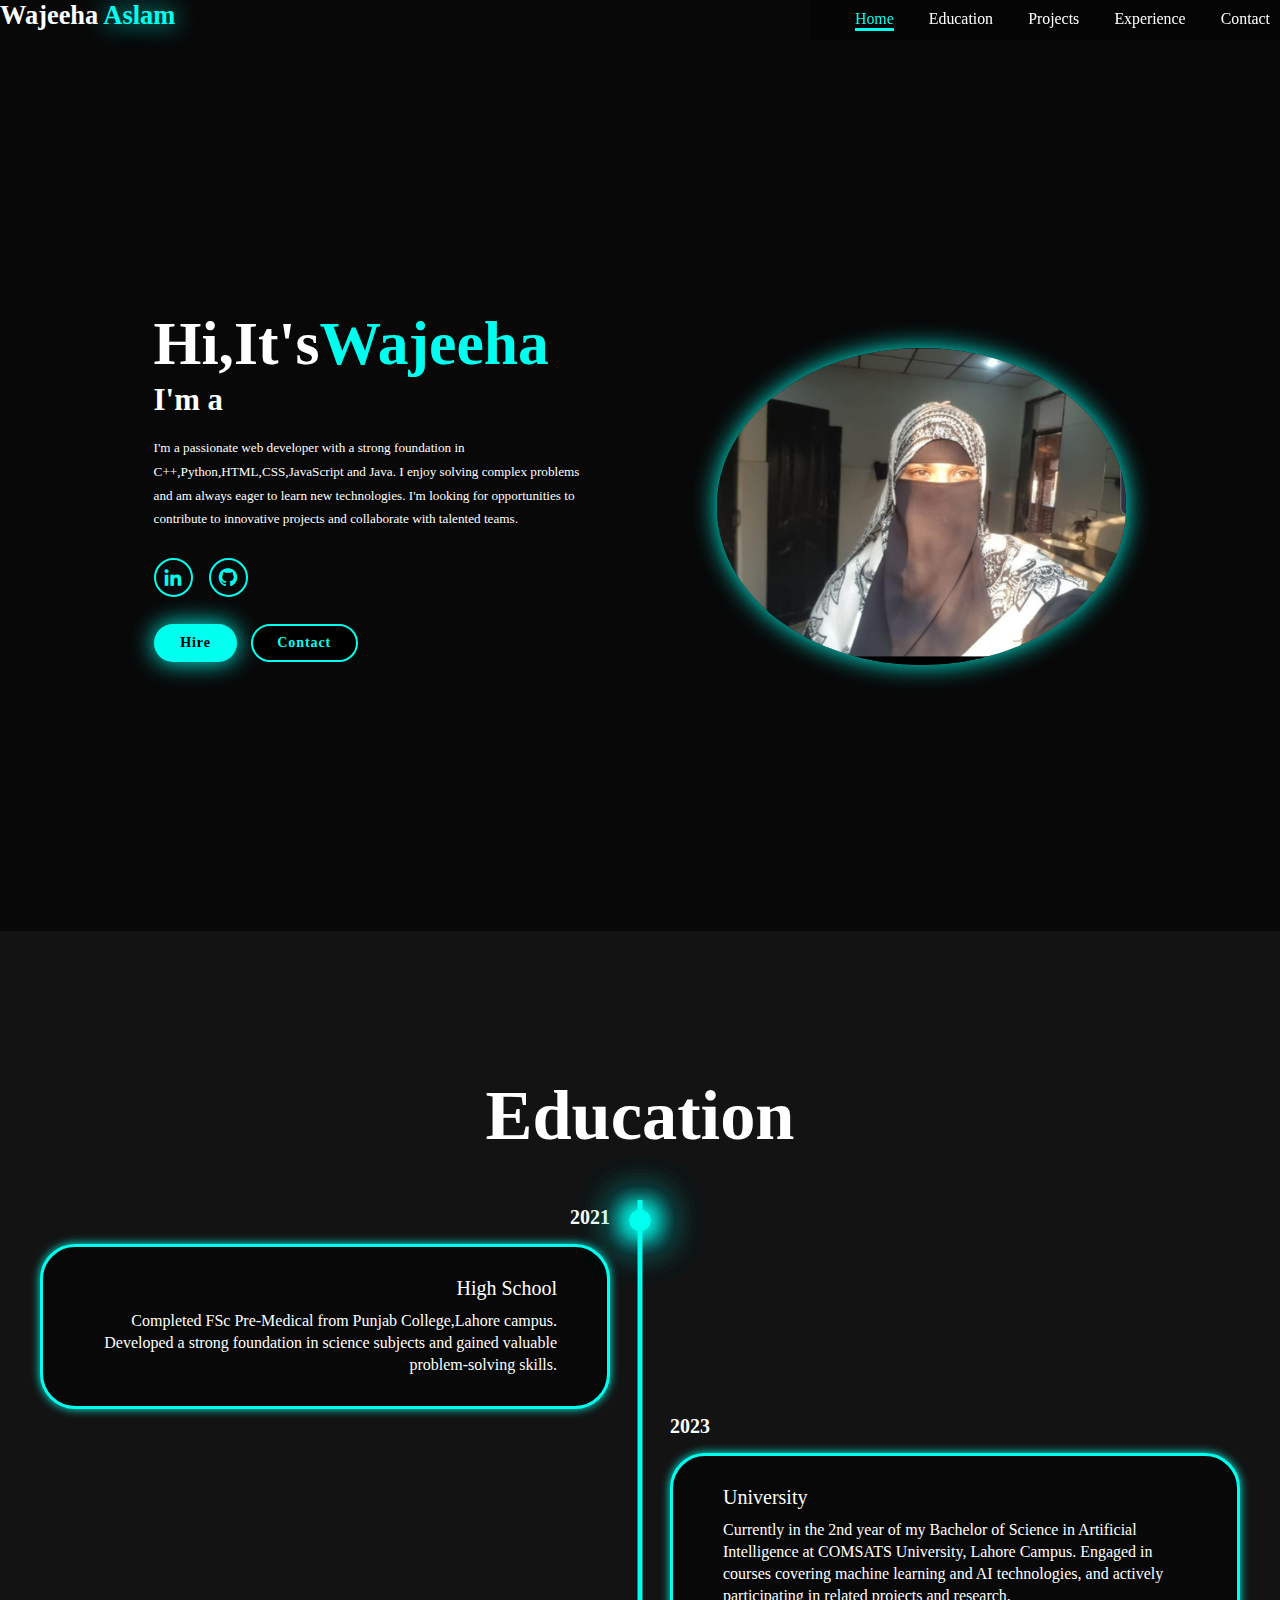
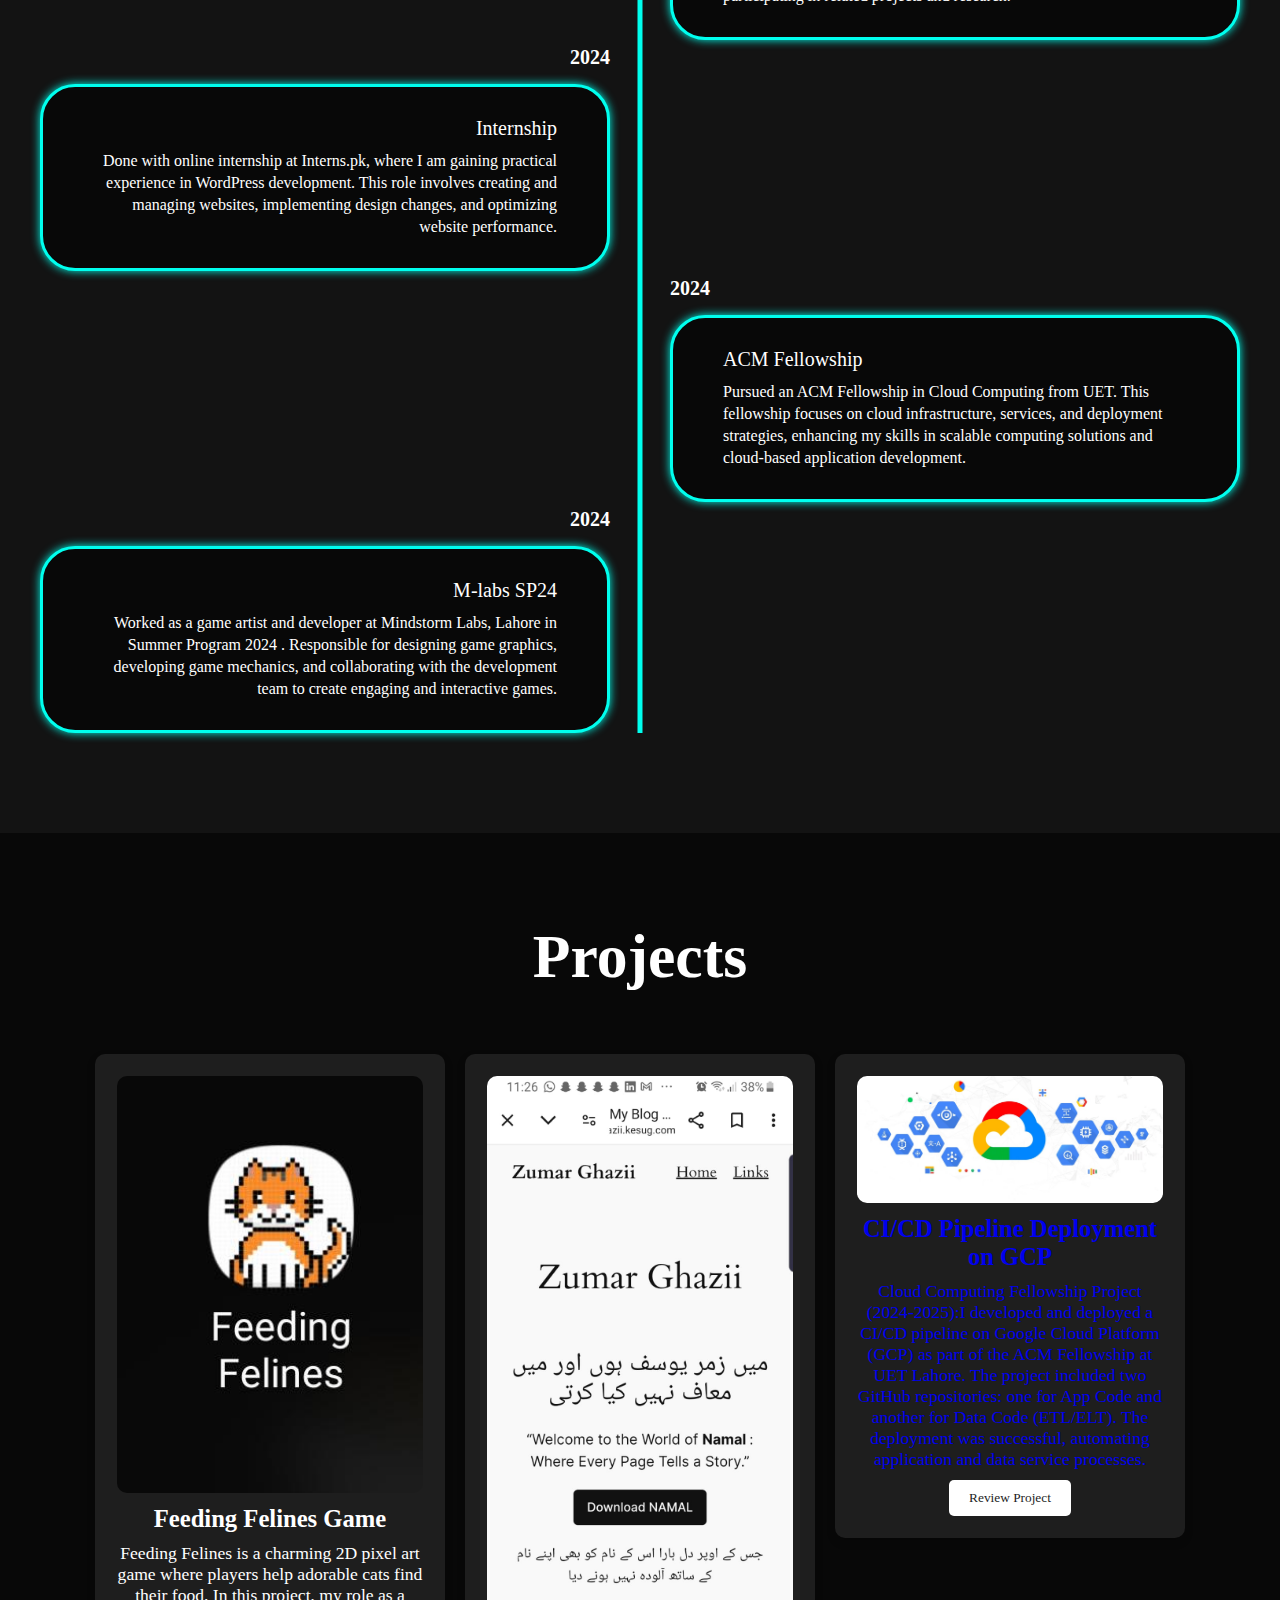
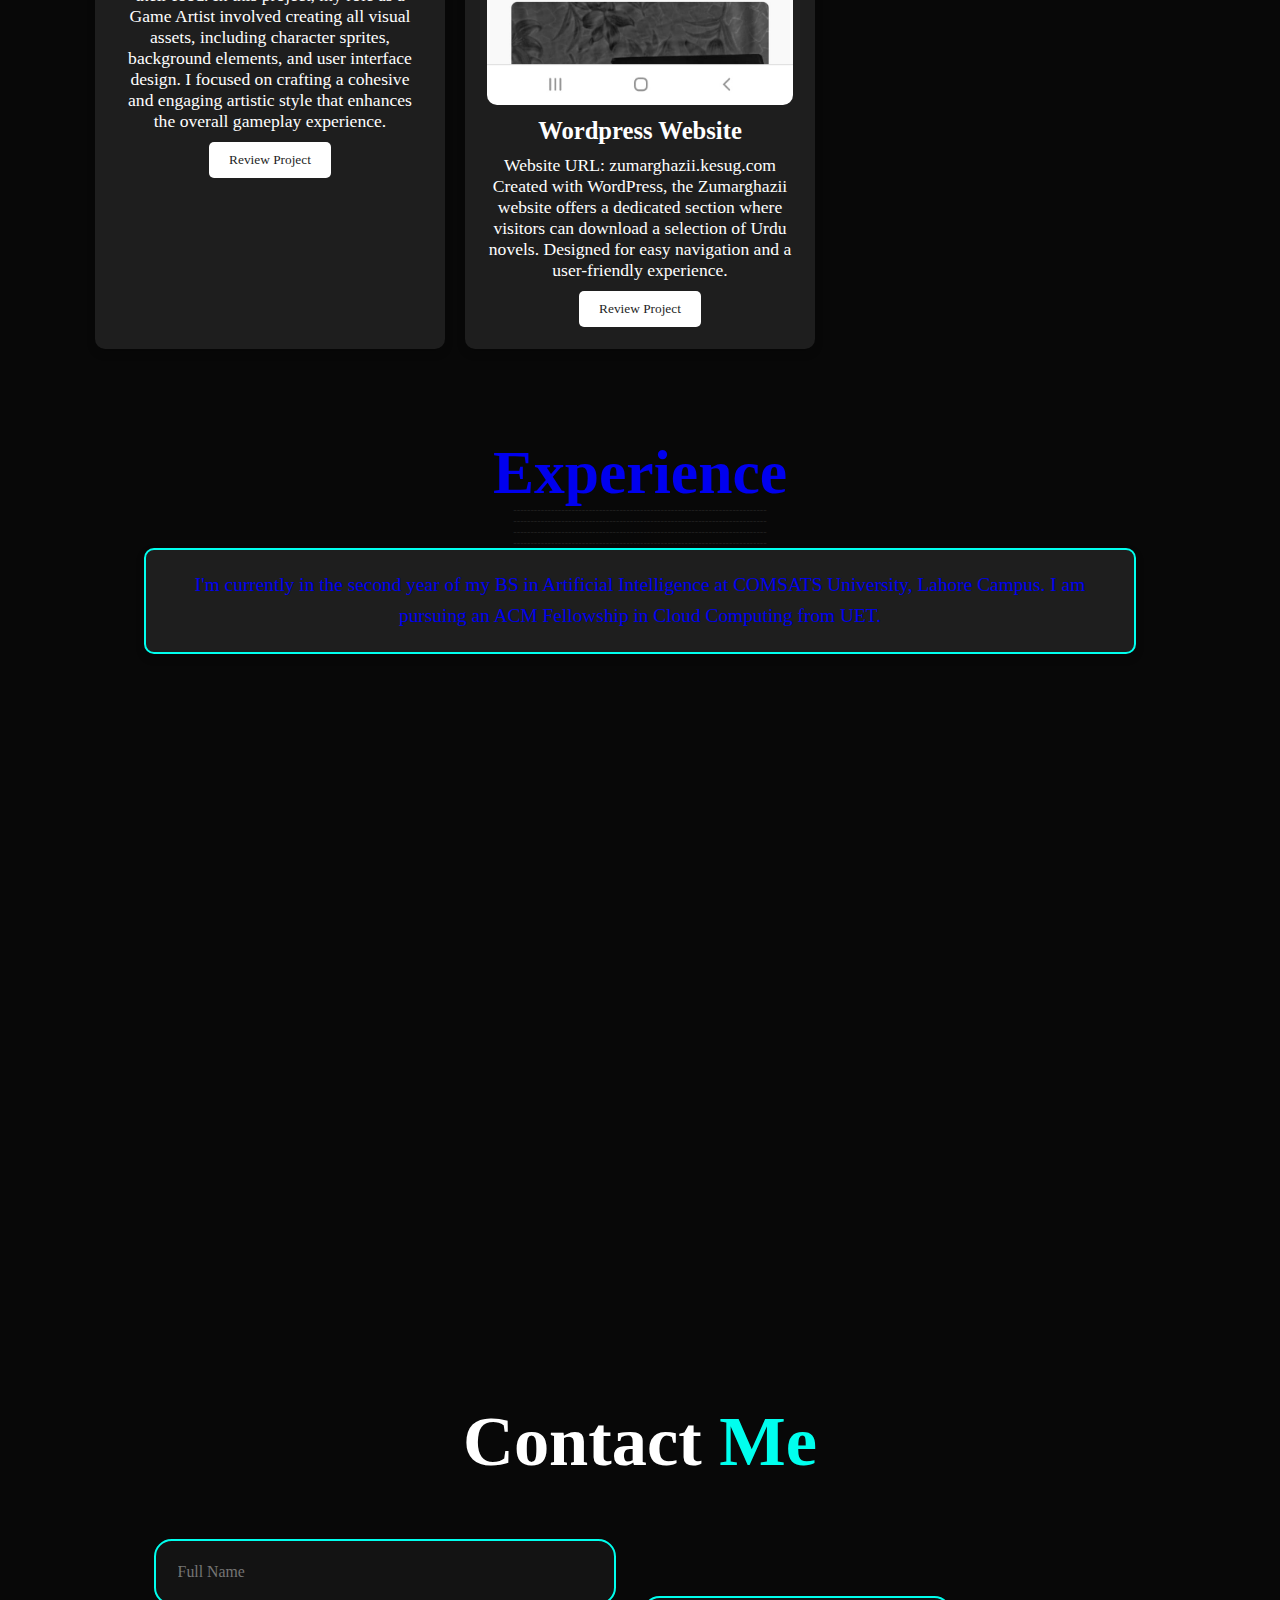
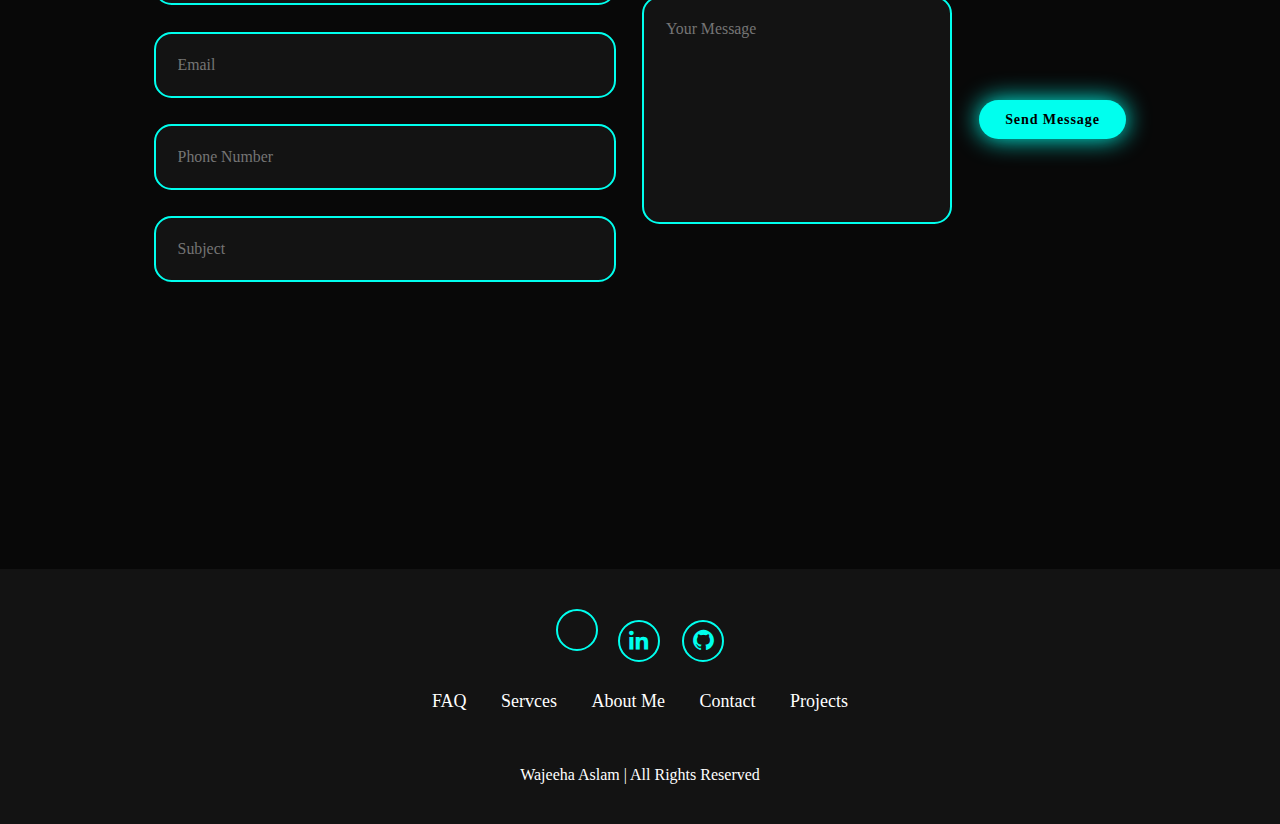
==== index.html @ 75f9344e "Update index.html" ====
<!DOCTYPE html>
<html lang="en">
<head>
    <meta charset="UTF-8">
    <meta name="viewport"
    content ="width=device.width,initial-scale=1.0">
    <title>Responsive Portfolio Website</title>
    <link rel="stylesheet" href="style.css">
    <link href='https://unpkg.com/boxicons@2.1.4/css/boxicons.min.css' rel='stylesheet'>
  
</head>

<body>

    <header class="head">
       <a href="#home" class="logo">Wajeeha
        <span>Aslam</span></a>

        <i class='bx bx-menu' id="menu-icon"></i>



     
      <nav class="navbar">
            <a href="#home" class="active">Home</a>
            <a href="#education">Education</a>
            <a href="#projects">Projects</a>
            <a href="#experience">Experience</a>
            <a href="#contact">Contact</a>
        </nav>

    </header>

    <section class="home" id="home">
        <div class="home-content">
        <h1>Hi,It's<span>Wajeeha</span></h1>
        <h3 class="text-animation">I'm a <span></span></h3>
        <P>I'm a passionate web developer with a strong foundation in C++,Python,HTML,CSS,JavaScript and Java. 
            I enjoy solving complex problems and am always eager to learn new technologies. 
            I'm looking for opportunities to contribute to innovative projects and collaborate with talented teams.</P>

    

        <div class="social-icons">
           <a href="https://www.linkedin.com/in/wajeeha-aslam-067041317" target="_blank"><i class='bx bxl-linkedin'></i></a>
           <a href="https://github.com/WajeehaAslam" target="_blank"><i class='bx bxl-github'></i></a>
           <!-- <a href="#"><i class='bx bxl-instagram-alt'></i></a> -->
           <!-- <a href="#"><i class='bx bxl-twitter'></i></a> -->
        </div>

        <div class="btn-group">
            <a href="mailto:sp23-bai-054@gmail.com" class="btn">Hire</a>
            <a href="#contact"
            class="btn">Contact</a>
        </div>

    </div>
        <div class="home-img">
            <img src="image.jpg" alt="">
        </div>
      
    </section>
    <section class="education" id="education">

      <h2 class="heading">Education</h2>
    <div class="timeline-items">
        
      <div class="timeline-item">
        <div class="timeline-dot"></div>
            <div class="timeline-date">2021

            </div>
                    <div class="timeline-content">
                     <h3>High School</h3>
                     <p>Completed FSc Pre-Medical from Punjab College,Lahore campus. Developed a strong foundation in science subjects and gained valuable problem-solving skills.

                      </p>
                    </div>
           
        </div>



        <div class="timeline-item">
            <div class="timeline-dot"></div>
                <div class="timeline-date">2023
    
                </div>
                        <div class="timeline-content">
                         <h3>University</h3>
                         <p>Currently in the 2nd year of my Bachelor of Science in Artificial Intelligence at COMSATS University, Lahore Campus. Engaged in courses covering machine learning and AI technologies, and actively participating in related projects and research.
                          
                          </p>
                        </div>
              
            </div>



            <div class="timeline-item">
                <div class="timeline-dot"></div>
                    <div class="timeline-date">2024
        
                    </div>
                            <div class="timeline-content">
                             <h3>Internship</h3>
                             <p>Done with online internship at Interns.pk, where I am gaining practical experience in WordPress development. This role involves creating and managing websites, implementing design changes, and optimizing website performance.

                             </p>
                            </div>
                    
                </div>


                <div class="timeline-item">
                    <div class="timeline-dot"></div>
                        <div class="timeline-date">2024
            
                        </div>
                                <div class="timeline-content">
                                 <h3>ACM Fellowship</h3>
                                 <p>Pursued an ACM Fellowship in Cloud Computing from UET. This fellowship focuses on cloud infrastructure, services, and deployment strategies, enhancing my skills in scalable computing solutions and cloud-based application development.</p>
                                </div>
                        
                    </div>



                    <div class="timeline-item">
                        <div class="timeline-dot"></div>
                            <div class="timeline-date">2024
                
                            </div>
                                    <div class="timeline-content">
                                     <h3>M-labs SP24</h3>
                                     <p>Worked as a game artist and developer at Mindstorm Labs, Lahore in Summer Program 2024 . Responsible for designing game graphics, developing game mechanics, and collaborating with the development team to create engaging and interactive games.</p>
                                    </div>
                            
                        </div>
     </div>

    </section>


    <section class="projects-section" id="projects">
        <h2>Projects
       
        </h2>
        <h3>
        <p>--------------------------------------------------------------------------</p>
        <p>--------------------------------------------------------------------------</p>
        <p>--------------------------------------------------------------------------</p>
        <p>--------------------------------------------------------------------------</p>
        <p>--------------------------------------------------------------------------</p>
        <p>--------------------------------------------------------------------------</p>
    </h3>
        <div class="projects-container">


            <div class="project-card" id="project1">
                <img src="feedingfelinesgame.jpg" alt="Project 1 Image">
                <h4>Feeding Felines Game</h4>
                <p>Feeding Felines is a charming 2D pixel art game where players help adorable cats find their food. In this project, my role as a Game Artist involved creating all visual assets, including character sprites, background elements, and user interface design. I focused on crafting a cohesive and engaging artistic style that enhances the overall gameplay experience.</p>
                <button>Review Project</button>
            </div>
            <div class="project-card" id="project2">
                <img src="zumarghazii.jpg" alt="Project 2 Image">
                <h4>Wordpress Website</h4>
                <p>Website URL: zumarghazii.kesug.com
                   Created with WordPress, the Zumarghazii website offers a dedicated section where visitors can download a selection of Urdu novels. Designed for easy navigation and a user-friendly experience.</p>
                <a href="http://zumarghazii.kesug.com" target="_blank">
                <button>Review Project</button>
            </div>
            <div class="project-card" id="project3">
                <img src="coud.jpg" alt="Project 3 Image">
                <h4>CI/CD Pipeline Deployment on GCP</h4>
                <p>Cloud Computing Fellowship Project (2024-2025):I developed and deployed a CI/CD pipeline on Google Cloud Platform (GCP) as part of the ACM Fellowship at UET Lahore. The project included two GitHub repositories: one for App Code and another for Data Code (ETL/ELT). The deployment was successful, automating application and data service processes.</p>
                <button>Review Project</button>
            </div>
        </div>
    </section>

    <section class="experience-section" id="experience">
        <h2>Experience</h2>
        <h3>
        <p>--------------------------------------------------------------------------</p>
        <p>--------------------------------------------------------------------------</p>
        <p>--------------------------------------------------------------------------</p>
        <p>--------------------------------------------------------------------------</p>
    </h3>
        <div class="experience-box">
            <p>
                I'm currently in the second year of my BS in Artificial Intelligence at COMSATS University, Lahore Campus.
                I am pursuing an ACM Fellowship in Cloud Computing from UET.
            </p>
        </div>
    </section>

    <section class="contact" id="contact">
        <h2 class="heading">Contact <span>Me</span></h2>
        <form action="">
            <div class="input-group">
                <div class="input-box">
                    <input type="text" placeholder="Full Name">
                    <input type="email" placeholder="Email">
                </div>
                <div class="input-box">
                    <input type="number" placeholder="Phone Number">
                    <input type="text" placeholder="Subject">
                </div>
            </div>
            <div class="input-group-2">
                <textarea name="" id="" cols="30" rows="10" placeholder="Your Message"></textarea>
            </div>
            <div class="input-group-2">
                <input type="submit" value="Send Message" class="btn">
            </div>
        </form>
    </section>

    <footer class="footer">
      <div  class="social">
        <a href="https://www.linkedin.com/in/wajeeha-aslam-067041317" target="_blank"><i class='bx bxl-linkedin'></i></a>
           <a href="https://github.com/WajeehaAslam" target="_blank"><i class='bx bxl-github'></i></a>
           <!-- <a href="#"><i class='bx bxl-instagram-alt'></i></a> -->
           <!-- <a href="#"><i class='bx bxl-twitter'></i></a> -->
      </div>
       
      <ul class="list">
        <li>
            <a href="#">FAQ</a>
        </li>

        <li>
            <a href="#">Servces</a>
        </li>

        <li>
            <a href="#">About Me</a>
        </li>

        <li>
            <a href="#">Contact</a>
        </li>

        <li>
            <a href="#">Projects</a>
        </li>
      </ul>
      <p class="copyright">
         Wajeeha Aslam | All Rights Reserved
      </p>


    </footer>


    <script src="script.js"></script>
    
</body>
</html>
---- style.css ----
* {
    margin: 0;
    padding: 0;
    box-sizing: border-box;
    text-decoration: none;
    border: none;
    outline: none;
    scroll-behavior: smooth;
    font-family: "Poppins", "sans-serif";
  }
  
  :root {
    --bg-color: #080808;
    --second-bg-color: #131313;
    --text-color: white;
    --main-color: #00ffee;
  }
  
  html {
    font-size: 60%;
    overflow-x: hidden;
  }
  
  body {
    background: var(--bg-color);
    color: var(--text-color);
  }
  
  .header {
    position: fixed;
    top: 0;
    left: 0;
    width: 100%;
    padding: 4em 12%;
    background: rgba(0, 0, 0, 0.3);
    backdrop-filter: blur(10px);
    display: flex;
    justify-content: space-between;
    align-items: center;
    z-index: 5;
  }
  
  .logo {
    font-size: 3rem;
    color: var(--text-color);
    font-weight: 800;
    cursor: pointer;
    transition: 0.3s ease;
  }
  
  .logo:hover {
    transform: scale(1.1);
  }
  
  .logo span {
    text-shadow: 0 0 25px var(--main-color);
  }
  
  .navbar {
    position: fixed; /* Fixed position to keep it at the top right regardless of scrolling */
    top: 0;          /* Aligns the navbar at the top edge of the viewport */
    right: 0;        /* Aligns the navbar at the right edge of the viewport */
    margin: 0;       /* Removes default margins */
    padding: 10px;   /* Adds some spacing around the links */
    display: flex;   /* Lays out the child links in a row */
    align-items: center; /* Vertically centers the links in the navbar */
    background-color: rgba(0, 0, 0, 0.3); /* Dark background for the navbar */
    z-index: 1000;   /* Ensures the navbar is above other content */
  }
  
  .navbar a {
    font-size: 1.8em;
    color: var(--text-color);
    margin-left: 4rem;
    font-weight: 500;
    transition: 0.3s ease;
    border-bottom: 3px solid transparent;
  }
  
  .navbar a:hover,
  .navbar a.active {
    color: var(--main-color);
    border-bottom: 3px solid var(--main-color);
  }
  
  #menu-icon {
    font-size: 3.6rem;
    color: var(--main-color);
    display: none;
  }
  
  section {
    min-height: 100vh;
    padding: 10rem 12%;
  }
  
  .home {
    display: flex;
    align-items: center;
    justify-content: center;
    gap: 15rem;
  }
  
  .home.content {
    display: flex;
    flex-direction: column;
    align-items: baseline;
    text-align: left;
    justify-content: center;
    margin-top: 3rem;
  }
  
  span {
    color: var(--main-color);
  }
  
  .logo span {
    color: var(--main-color);
  }
  
  .home-content h3 {
    margin-bottom: 2rem;
    margin-top: 1rem;
    font-size: 3.5rem;
  }
  
  .home-content h1 {
    font-size: 7rem;
    font-weight: 700;
    margin-top: 1.5rem;
    line-height: 1;
  }
  
  .home-img {
    border: 50%;
  }
  
  .home-img img {
    position: relative;
    top: 3rem;
    width: 32vw;
    border-radius: 50%;
    box-shadow: 0 0 25px var(--main-color);
    cursor: pointer;
    transition: 0.4s ease-in-out;
  }
  
  .home-img img:hover {
    box-shadow: 0 0 25px var(--main-color),
                0 0 50px var(--main-color),
                0 0 100px var(--main-color);
  }
  
  .home-content p {
    font-size: 1.5rem;
    font-weight: 500;
    line-height: 1.8;
    max-width: 1000px;
  }
  
  .social-icons a {
    display: inline-flex;
    justify-content: center;
    align-items: center;
    width: 4.5rem;
    height: 4.5rem;
    background: transparent;
    border: 2px solid var(--main-color);
    font-size: 2.5rem;
    border-radius: 50%;
    color: var(--main-color);
    margin: 3rem 1.5rem 3rem 0;
    transition: 0.3s ease-in-out;
  }
  
  .social-icons a:hover {
    color: var(--text-color);
    box-shadow: 0 0 25px var(--main-color);
    background-color: var(--main-color);
  }
  
  .btn {
    display: inline-block;
    padding: 1rem 2.8rem;
    background: var(--main-color);
    box-shadow: 0 0 25px var(--main-color);
    border-radius: 4rem;
    font-size: 1.6rem;
    color: black;
    border: 2px solid transparent;
    letter-spacing: 0.1rem;
    font-weight: 600;
    transition: 0.3s ease-in-out;
    cursor: pointer;
  }
  
  .btn:hover {
    transform: scale(1.05);
    box-shadow: 0 0 50px var(--main-color);
  }
  
  .btn-group {
    display: flex;
    align-items: center;
    gap: 1.5rem;
  }
  
  .btn-group a:nth-of-type(2) {
    background-color: black;
    color: var(--main-color);
    border: 2px solid var(--main-color);
    box-shadow: 0 0 25px transparent;
  }
  
  .btn-group a:nth-of-type(2):hover {
    box-shadow: 0 0 25px var(--main-color);
    background-color: var(--main-color);
    color: black;
  }
  
  .text-animation {
    font-size: 34px;
    font-weight: 600;
    min-width: 280px;
  }
  
  .text-animation span {
    position: relative;
  }
  
  .text-animation span::before {
    content: "Web Developer";
    color: var(--main-color);
    animation: words 20s infinite;
  }
  
  .text-animation span::after {
    content: "";
    background-color: var(--bg-color);
    position: absolute;
    width: calc(100% + 8px);
    height: 100%;
    border-left: 3px solid var(--bg-color);
    right: -8px;
    animation: cursor 0.6s infinite, typing 20s steps(14) infinite;
  }
  
  @keyframes cursor {
    to {
      border-left: 2px solid var(--main-color);
    }
  }
  
  @keyframes words {
    0%,
    20% {
      content: "Frontend Designer";
    }
    21%,
    40% {
      content: "Web Designer";
    }
    41%,
    60% {
      content: "Student";
    }
    61%,
    80% {
      content: "Game Artist";
    }
    81%,
    100% {
      content: "Game Developer";
    }
  }
  
  @keyframes typing {
    10%,
    15%,
    30%,
    35%,
    50%,
    55%,
    70%,
    75%,
    90%,
    95% {
      width: 0;
    }
    5%,
    20%,
    25%,
    40%,
    45%,
    60%,
    65%,
    80%,
    85% {
      width: calc(100% + 8px);
    }
  }
  
  .heading {
    font-size: 8rem;
    text-align: center;
    margin: 5rem 0;
}

.education {
    padding: 100px 15px;
    background: var(--second-bg-color);
}

.education h2 {
    margin-bottom: 5rem;
}

.timeline-items {
  max-width: 1200px;
  margin: auto;
  display: flex;
  flex-wrap: wrap;
  position: relative;
}

.timeline-items::before {
  content: "";
  position: absolute;
  width: 5px;
  height: 100%;
  background-color: var(--main-color);
  left: 50%; /* Center the line horizontally */
  transform: translateX(-50%); /* Adjust position to perfectly center */
}

.timeline-item:nth-child(odd) {
  padding-right: calc(50% + 30px);
  text-align: right;
}

.timeline-item:nth-child(even) {
  padding-left: calc(50% + 30px);
}

.timeline-dot {
  height: 21px;
  width: 21px;
  background-color: var(--main-color);
  box-shadow: 0 0 25px var(--main-color),
              0 0 50px var(--main-color);
  position: absolute;
  left: 50%; /* Center the dot horizontally */
  transform: translateX(-50%); /* Adjust position to perfectly center */
  border-radius: 50%;
  top: 10px;
}

.timeline-date {
  font-size: 20px;
  font-weight: 800;
  color: white;
  margin: 6px 0 15px;
}

.timeline-content {
  background-color: var(--bg-color);
  border: 3px solid var(--main-color);
  padding: 30px 50px;
  border-radius: 4rem;
  box-shadow: 0 0 10px var(--main-color);
  cursor: pointer;
  transition: 0.3s ease-in-out;
}

.timeline-content:hover {
  transform: scale(1.05);
  box-shadow: 0 0 25px var(--main-color);
}

.timeline-content h3 {
  font-size: 20px;
  color: white;
  margin: 0 0 10px;
  font-weight: 500;
}

.timeline-content p {
  color: white;
  font-size: 16px;
  font-weight: 300;
  line-height: 22px;
}

/* Custom scrollbar styles */
::-webkit-scrollbar {
  width: 15px;
}

::-webkit-scrollbar-thumb {
  background-color: var(--main-color);
}

::-webkit-scrollbar-track {
  background-color: var(--bg-color);
  width: 50px;
}















.contact {
  background-color: var(--bg-color);
}

.contact h2 {
  margin-bottom: 3rem;
  color: white;
}

.contact form {
  display: flex;
  align-items: center;
  justify-content: center;
  gap: 3rem;
  margin: 5rem auto;
  text-align: center;
}

.contact form .input-box {
  display: flex;
  justify-content: center;
  flex-wrap: wrap;
}

.contact form .input-box input,
.contact form textarea {
  width: 100%;
  padding: 2.5rem;
  font-size: 1.8rem;
    color: var(--text-color);
    background: var(--second-bg-color);
    border-radius: 2rem;
    border: 2px solid var(--main-color);
    margin: 1.5rem 0;
    resize: none;
}

.contact form .btn {
    margin-top: 2rem;
}

.footer {
    position: relative;
    bottom: 0;
    width: 100%;
    padding: 40px 0;
    background-color: var(--second-bg-color);
}

.footer .social {
    text-align: center;
    padding-bottom: 25px;
    color: var(--main-color);
}

.footer .social a {
  font-size: 25px;
  color: var(--main-color);
  border: 2px solid var(--main-color);
  width: 42px;
  height: 42px;
  line-height: 42px;
  display: inline-block;
  text-align: center;
  border-radius: 50%;
  margin: 0 10px;
  transition: 0.3s ease-in-out;
}

.footer .social a:hover {
  transform: scale(1.2) translateY(-10px);
  background-color: var(--main-color);
  color: black;
  box-shadow: 0 0 25px var(--main-color);
}

.footer ul {
  margin-top: 0;
  padding: 0;
  font-size: 18px;
  line-height: 1.6;
  margin-bottom: 0;
  text-align: center;
}


.footer ul li a {
  color: white;
  border-bottom: 3px solid transparent;
  transition: 0.3s ease-in-out;
}

.footer ul li a:hover {
  border-bottom: 3px solid var(--main-color);
}

.footer ul li {
  display: inline-block;
  padding: 0 15px;
}

.footer .copyright {
  margin-top: 50px;
  text-align: center;
  font-size: 16px;
  color: white;
}
@media (max-width: 1285px) { 
  html {
      font-size: 55%;
  }
  .services-container {
      padding-bottom: 7rem;
      grid-template-columns: repeat(2, 1fr);
      margin: 0 5rem;
  }
}

@media (max-width: 991px) {
  header {
      padding: 2rem 3%;
  }
  section {
      padding: 10rem 3% 2rem;
  }
  .timeline-items::before {
      left: 7px;
  }
.timeline-item:nth-child(odd) {
  padding-right: 0;
  text-align: left;
}

.timeline-item:nth-child(even) {
  padding-left: 37px;
}

.timeline-dot {
  left: 0;
}

.services {
  padding-bottom: 7em;
}

.testimonials-wrapper {
  grid-template-columns: repeat(1, 1fr);
}

.contact form {
  flex-direction: column;
}

.footer {
  padding: 2rem 3%;
}
}
@media (max-width: 895px) {
  #menu-icon {
      display: block;
  }

.navbar {
  position: absolute;
  top: 100%;
  right: 0;
  width: 50%;
  padding: 1rem 3%;
  background: rgba(0, 0, 0, 0.8);
  backdrop-filter: blur(20px);
  border-bottom-left-radius: 2rem;
  border-left: 2px solid var(--main-color);
  border-bottom: 2px solid var(--main-color);
}
.navbar.active {
  display: block;
}

.navbar a {
  display: block;
  font-size: 2rem;
  margin: 3rem 0;
  color: white;
}

.home {
  flex-direction: column-reverse;
  margin: 5rem 4rem;
}

.home-content h3 {
  font-size: 2.6rem;
}

.home-content h1 {
  font-size: 8rem;
  margin-top: 3rem;
}
.home-content p {
  max-width: 600px;
  margin: 0 auto;
}

.home-img img {
  width: 56vw;
}

.services h2 {
  margin-bottom: 3rem;
}

.services-container {
  grid-template-columns: repeat(1, 1fr);
}
}

















header nav ul li {
  margin: 0 15px;
}

header nav ul li a {

  color: #fff;
  text-decoration: none;
  font-size: 1.2em;
  transition: color 0.3s;
}

header nav ul li a:hover {
  color: #00ffee;
}

.projects-section {
  padding: 80px 20px 20px 20px; /* Adjusted padding to account for fixed header */
  text-align: center;
}
.projects-section h3 {
  color: #080808;
    
}



.projects-section h2 {
  font-size: 7rem;
    font-weight: 700;
    margin-top: 1.5rem;
    line-height: 1;
    
}




.projects-container {
  display: flex;
  justify-content: center;
  gap: 20px;
  flex-wrap: wrap;
}

.project-card {
  background-color: #1e1e1e;
  border-radius: 10px;
  padding: 20px;
  width: 350px; /* Increased width for larger cards */
  box-shadow: 0 4px 8px rgba(0, 0, 0, 0.2);
  transition: transform 0.2s, border-color 0.3s;
  border: 2px solid transparent;
}

.project-card img {
  width: 100%;
  border-radius: 10px;
}

.project-card h3 {
  font-size: 1.8em;
  margin: 10px 0;
}
.project-card h4 {
  font-size: 2.8em;
  margin: 10px 0;
}


.project-card p {
  font-size: 2em;
  margin: 10px 0;
}

.project-card button {
  background-color: white;
  color: #1e1e1e;
  border-color: #00ffee;
  padding: 10px 20px;
  border-radius: 5px;
  cursor: pointer;
  transition: background-color 0.3s;
}

.project-card button:hover {
  background-color: #00ffee;
}

.project-card:hover {
  transform: scale(1.05);
  border-color: #00ffee;
}










.experience-section {
  padding: 60px 20px;
  text-align: center;
}

.experience-section h2 {
  font-size: 7rem;
  font-weight: 700;
  margin-top: 1.5rem;
  line-height: 1;
}
.experience-section h3 {
  color:#1e1e1e;    
}

.experience-box {
  background-color: #1e1e1e;
  border-radius: 10px;
  padding: 20px;
  margin: 0 auto;
  width: 80%;
  box-shadow: 0 4px 8px rgba(0, 0, 0, 0.2);
  border: 2px solid #00ffee; /* Always has #00ffee color */
}


.experience-box:hover {
  box-shadow: 0 0 25px var(--main-color),
              0 0 25px var(--main-color),
              0 0 25px var(--main-color);
}
.experience-box p {
  font-size: 2.2em;
  line-height: 1.6;
}
@media (max-width: 768px) {
  html {
    font-size: 50%;
  }
  
  .header {
    padding: 2rem 3%;
  }
  
  .logo {
    font-size: 2.4rem;
  }

  .navbar {
    flex-direction: column;
    align-items: flex-start;
    background: rgba(0, 0, 0, 0.8);
    padding: 2rem 3%;
    position: absolute;
    top: 100%;
    right: 0;
    width: 100%;
    border-radius: 0;
    border: none;
  }

  .navbar a {
    font-size: 2rem;
    margin: 1.5rem 0;
    text-align: left;
  }

  .home {
    flex-direction: column;
    text-align: center;
    margin: 5rem 2rem;
  }

  .home-content {
    align-items: center;
  }

  .home-content h1 {
    font-size: 5rem;
  }

  .home-content h3 {
    font-size: 2.4rem;
  }

  .home-content p {
    font-size: 1.4rem;
    max-width: 100%;
  }

  .home-img img {
    width: 80vw;
  }

  .timeline-items {
    flex-direction: column;
    padding: 0;
  }

  .timeline-item:nth-child(odd),
  .timeline-item:nth-child(even) {
    padding: 0;
    text-align: left;
  }

  .timeline-dot {
    left: 0;
    transform: translateX(0);
  }

  .timeline-content {
    padding: 2rem;
    margin: 2rem 0;
  }

  .services-container,
  .testimonials-wrapper {
    grid-template-columns: 1fr;
  }

  .projects-section h2,
  .experience-section h2 {
    font-size: 4rem;
  }

  .project-card {
    width: 100%;
    padding: 1rem;
  }

  .experience-box {
    width: 100%;
    padding: 1rem;
  }

  .contact form {
    flex-direction: column;
    gap: 1rem;
  }
@media only screen and (max-width: 768px) {
    /* Center the text */
    .intro-text {
        text-align: center;
        margin: 0 auto;
    }

    /* Center the image */
    .profile-pic {
        display: block;
        margin-left: auto;
        margin-right: auto;
        width: 50%; /* Adjust the size as needed */
        border-radius: 50%; /* Optional for rounded image */
    }

    /* Additional styles if needed */
    .intro-container {
        display: flex;
        flex-direction: column;
        align-items: center;
    }
}


  .footer {
    padding: 2rem 3%;
  }
}
@media only screen and (max-width: 768px) {
    /* Adjust line height for mobile */
    .intro-text, .intro-container {
        line-height: 1.5; /* Adjust as necessary */
    }

    /* Adjust padding */
    .intro-text {
        padding-top: 5px;
        padding-bottom: 5px;
    }

    /* Ensure the vertical alignment of text */
    .intro-text {
        vertical-align: middle;
    }

    /* If you're using a specific input or text area, ensure proper line height */
    input, textarea {
        line-height: 1.5em; /* Adjust as needed */
    }
}
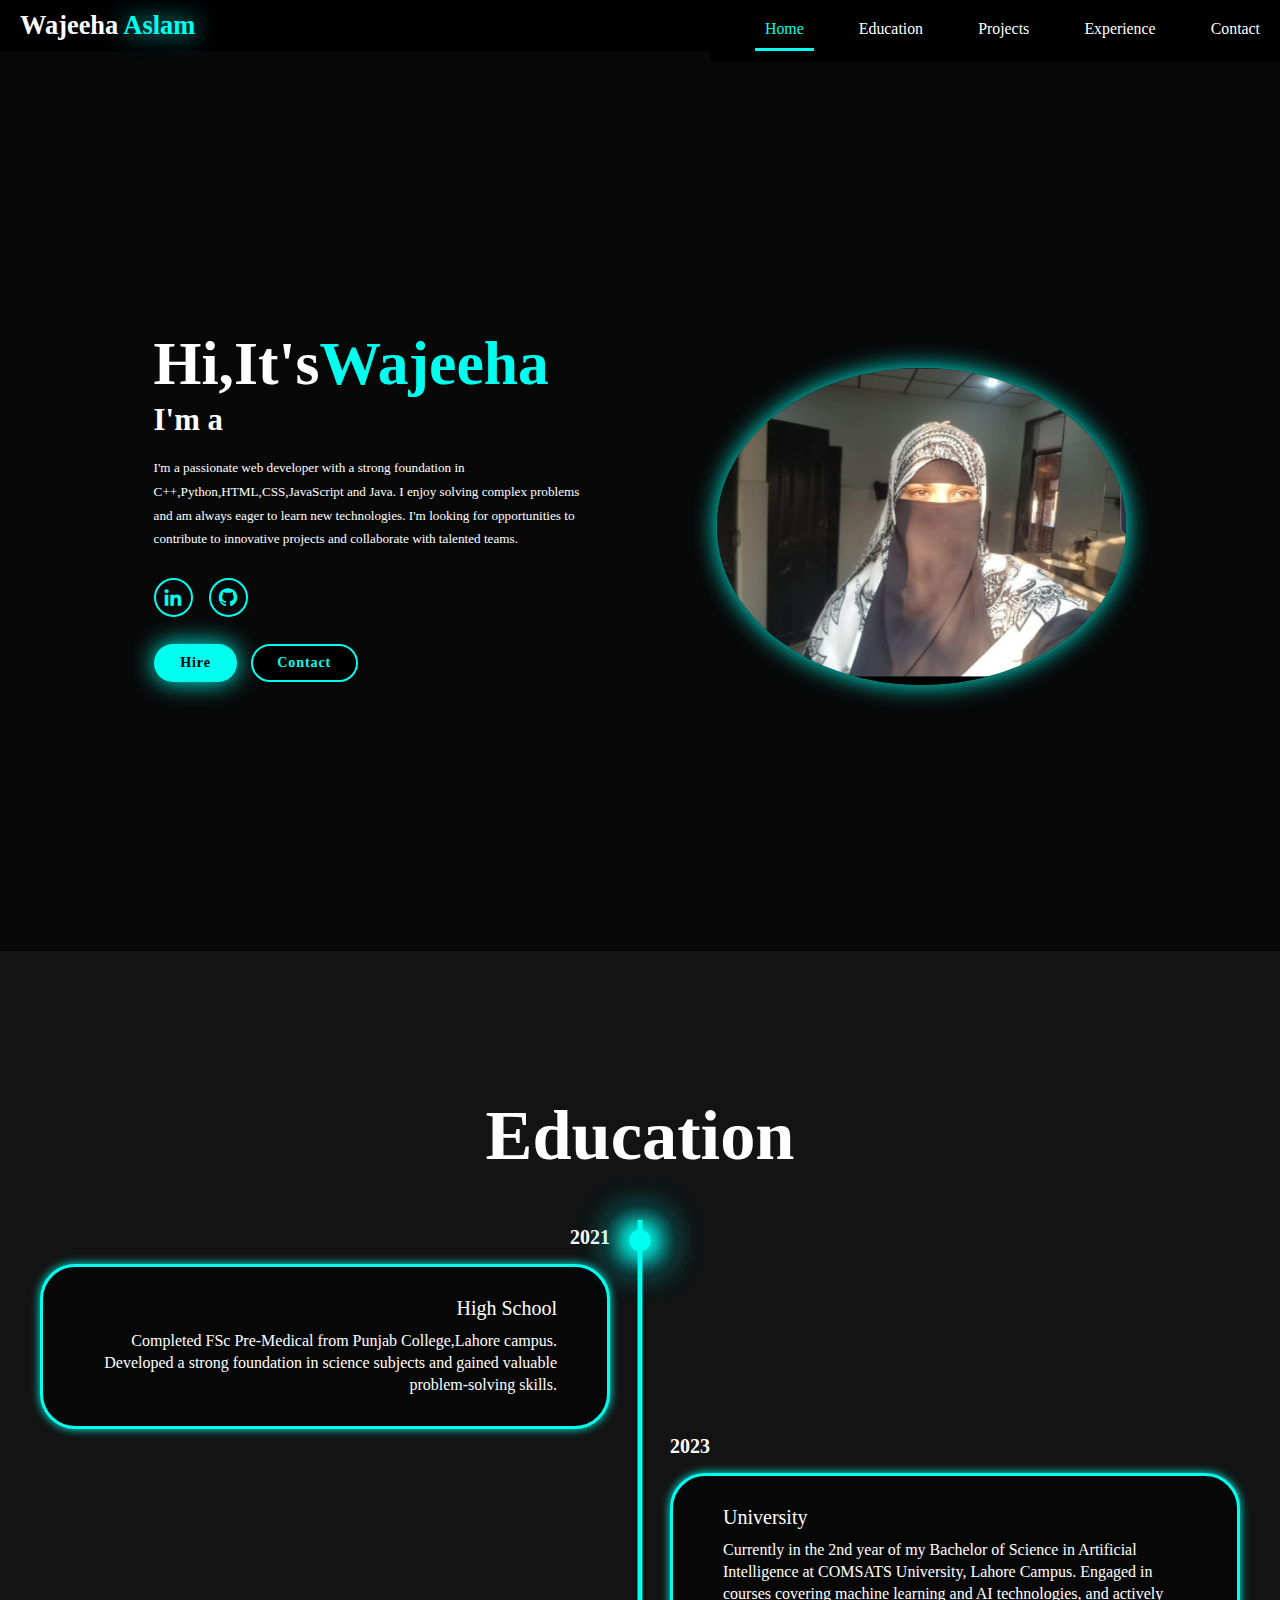
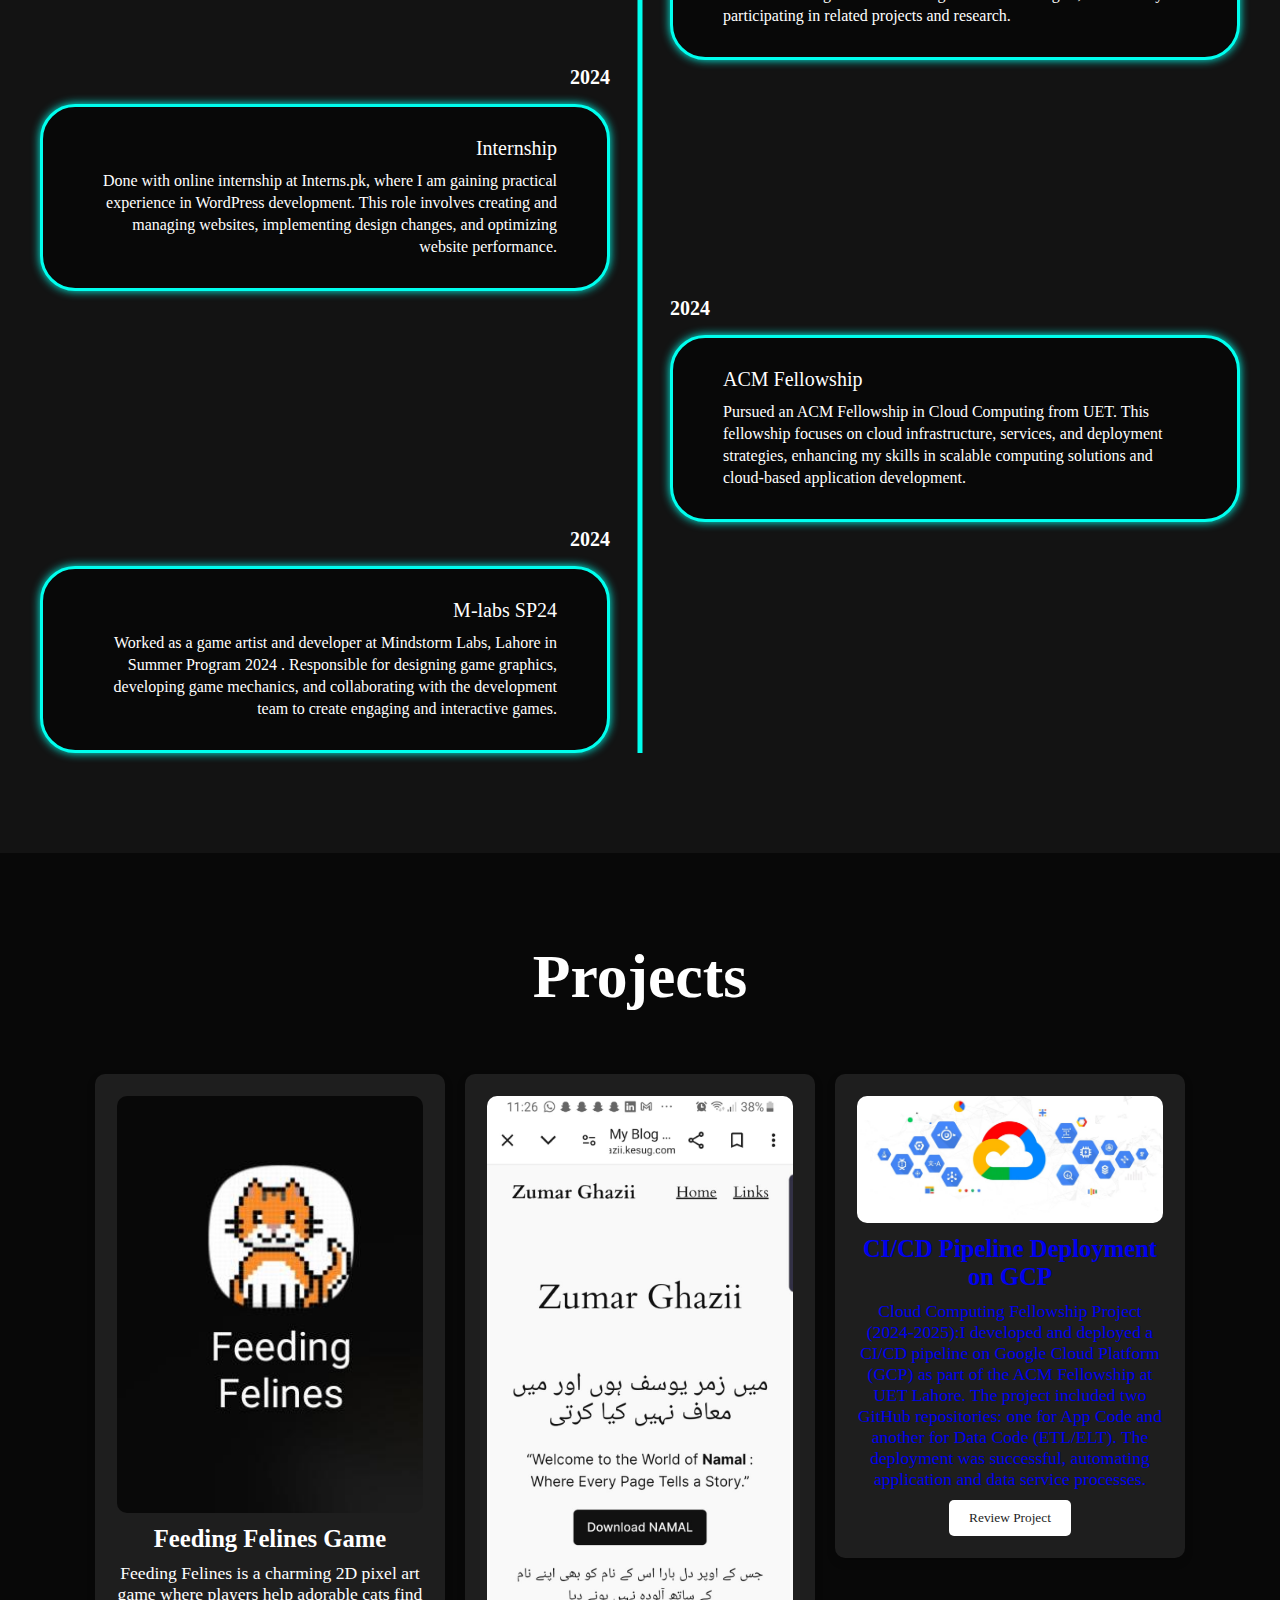
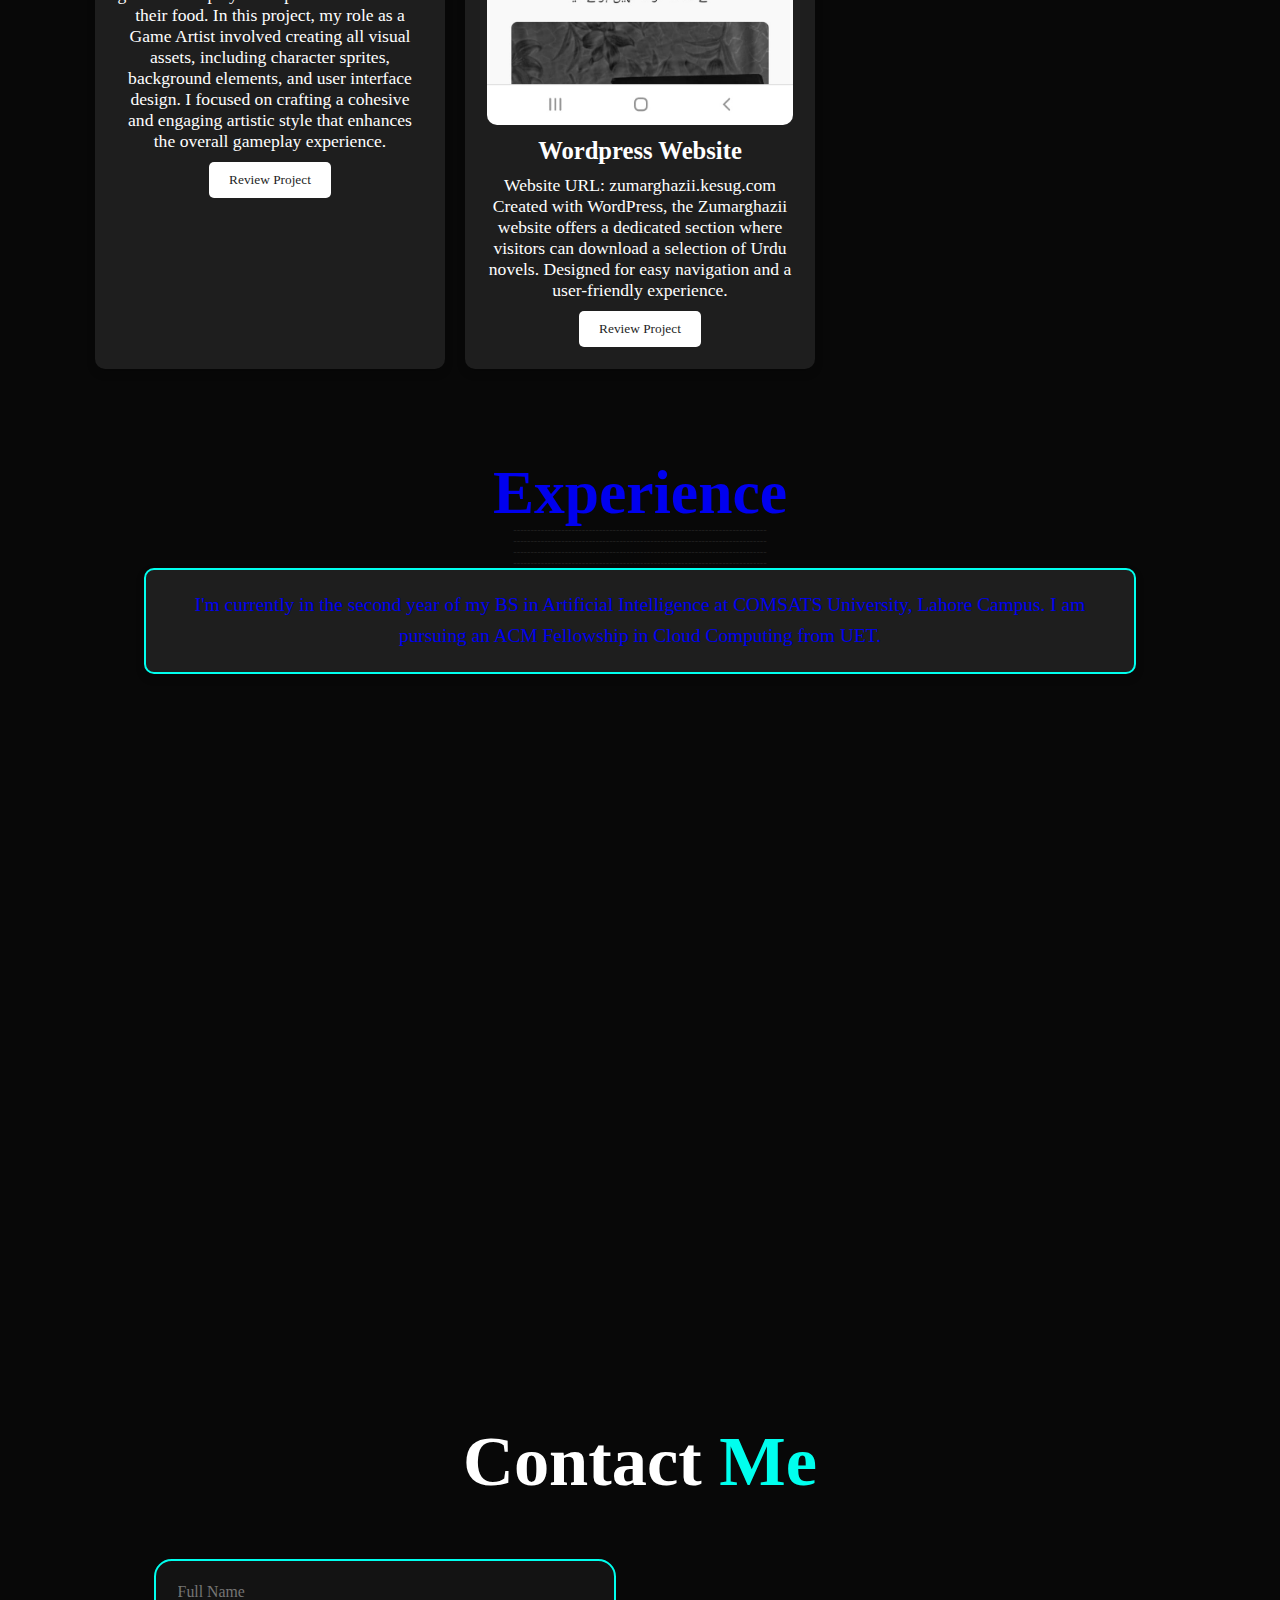
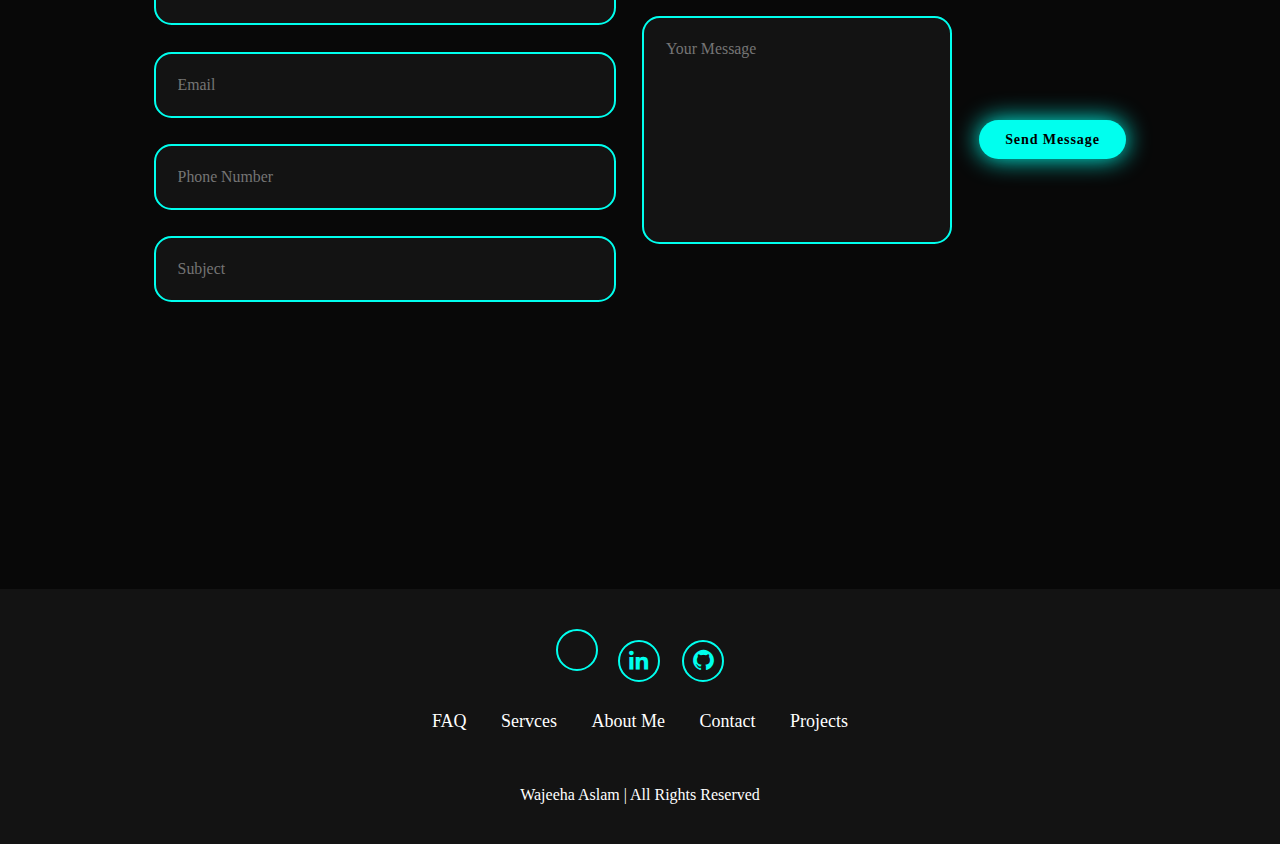
==== commit c4b0d0ad: "Update index.html" ====
--- a/index.html
+++ b/index.html
@@ -12,24 +12,18 @@
 
 <body>
 
-    <header class="head">
-       <a href="#home" class="logo">Wajeeha
-        <span>Aslam</span></a>
-
-        <i class='bx bx-menu' id="menu-icon"></i>
-
-
-
-     
-      <nav class="navbar">
-            <a href="#home" class="active">Home</a>
-            <a href="#education">Education</a>
-            <a href="#projects">Projects</a>
-            <a href="#experience">Experience</a>
-            <a href="#contact">Contact</a>
-        </nav>
-
-    </header>
+  <header class="head">
+   <a href="#home" class="logo">Wajeeha <span>Aslam</span></a>
+   <i class='bx bx-menu' id="menu-icon"></i>
+   <nav class="navbar">
+       <a href="#home" class="active">Home</a>
+       <a href="#education">Education</a>
+       <a href="#projects">Projects</a>
+       <a href="#experience">Experience</a>
+       <a href="#contact">Contact</a>
+   </nav>
+</header>
+
 
     <section class="home" id="home">
         <div class="home-content">
--- a/style.css
+++ b/style.css
@@ -944,3 +944,76 @@
         line-height: 1.5em; /* Adjust as needed */
     }
 }
+
+
+
+
+
+
+
+
+
+
+
+
+
+
+
+
+
+
+
+
+
+
+/* Hide the navbar by default for small screens */
+.navbar {
+    display: none;
+    flex-direction: column;
+    background-color: #000; /* Adjust the color as needed */
+}
+
+/* Show the navbar when the 'active' class is added */
+.navbar.active {
+    display: flex;
+}
+
+/* For larger screens, display the navbar normally */
+@media(min-width: 768px) {
+    .navbar {
+        display: flex;
+        flex-direction: row;
+    }
+}
+
+/* Style the navbar items */
+.navbar a {
+    color: white;
+    text-decoration: none;
+    padding: 10px;
+    display: block;
+}
+
+/* Add padding for the header to ensure proper layout */
+header.head {
+    display: flex;
+    justify-content: space-between;
+    align-items: center;
+    background-color: #000; /* Adjust the color as needed */
+    padding: 10px 20px;
+}
+
+#menu-icon {
+    font-size: 30px;
+    color: white;
+    cursor: pointer;
+    display: block;
+}
+
+/* Hide the menu icon on larger screens */
+@media(min-width: 768px) {
+    #menu-icon {
+        display: none;
+    }
+}
+
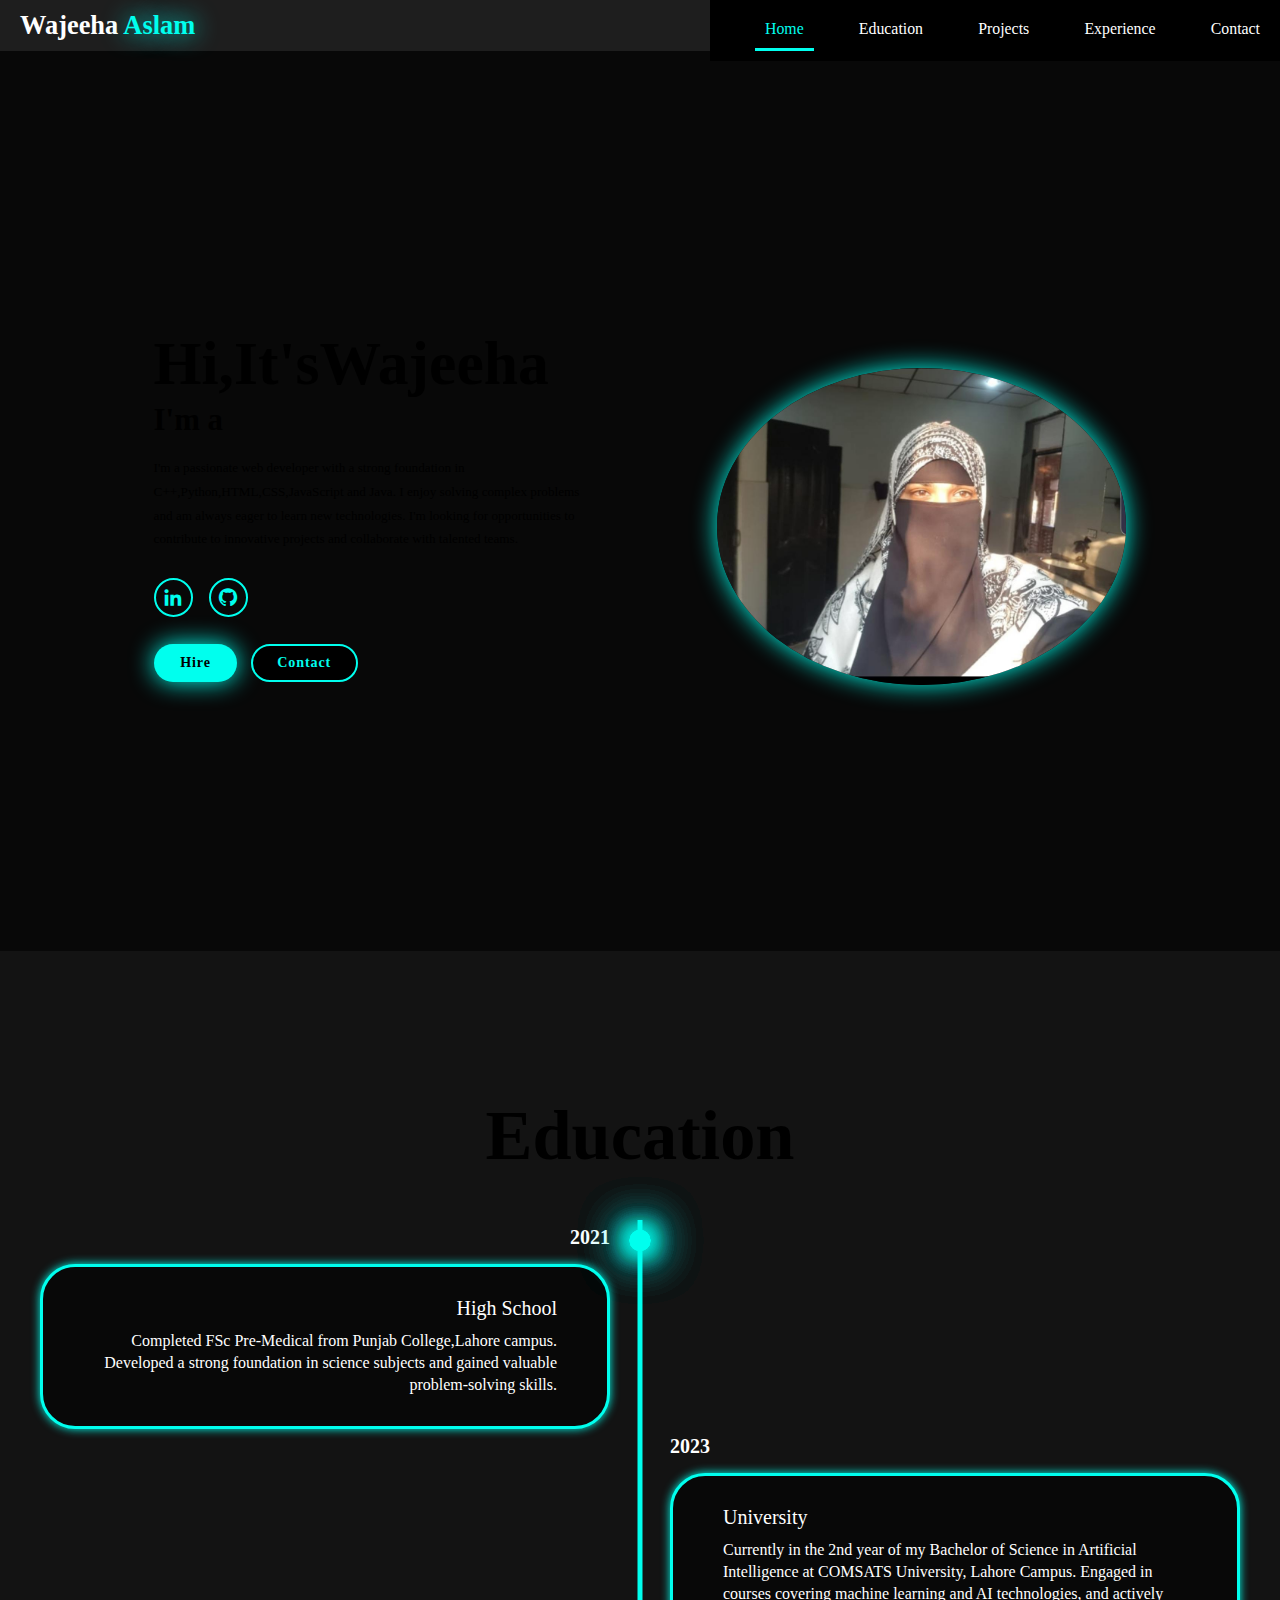
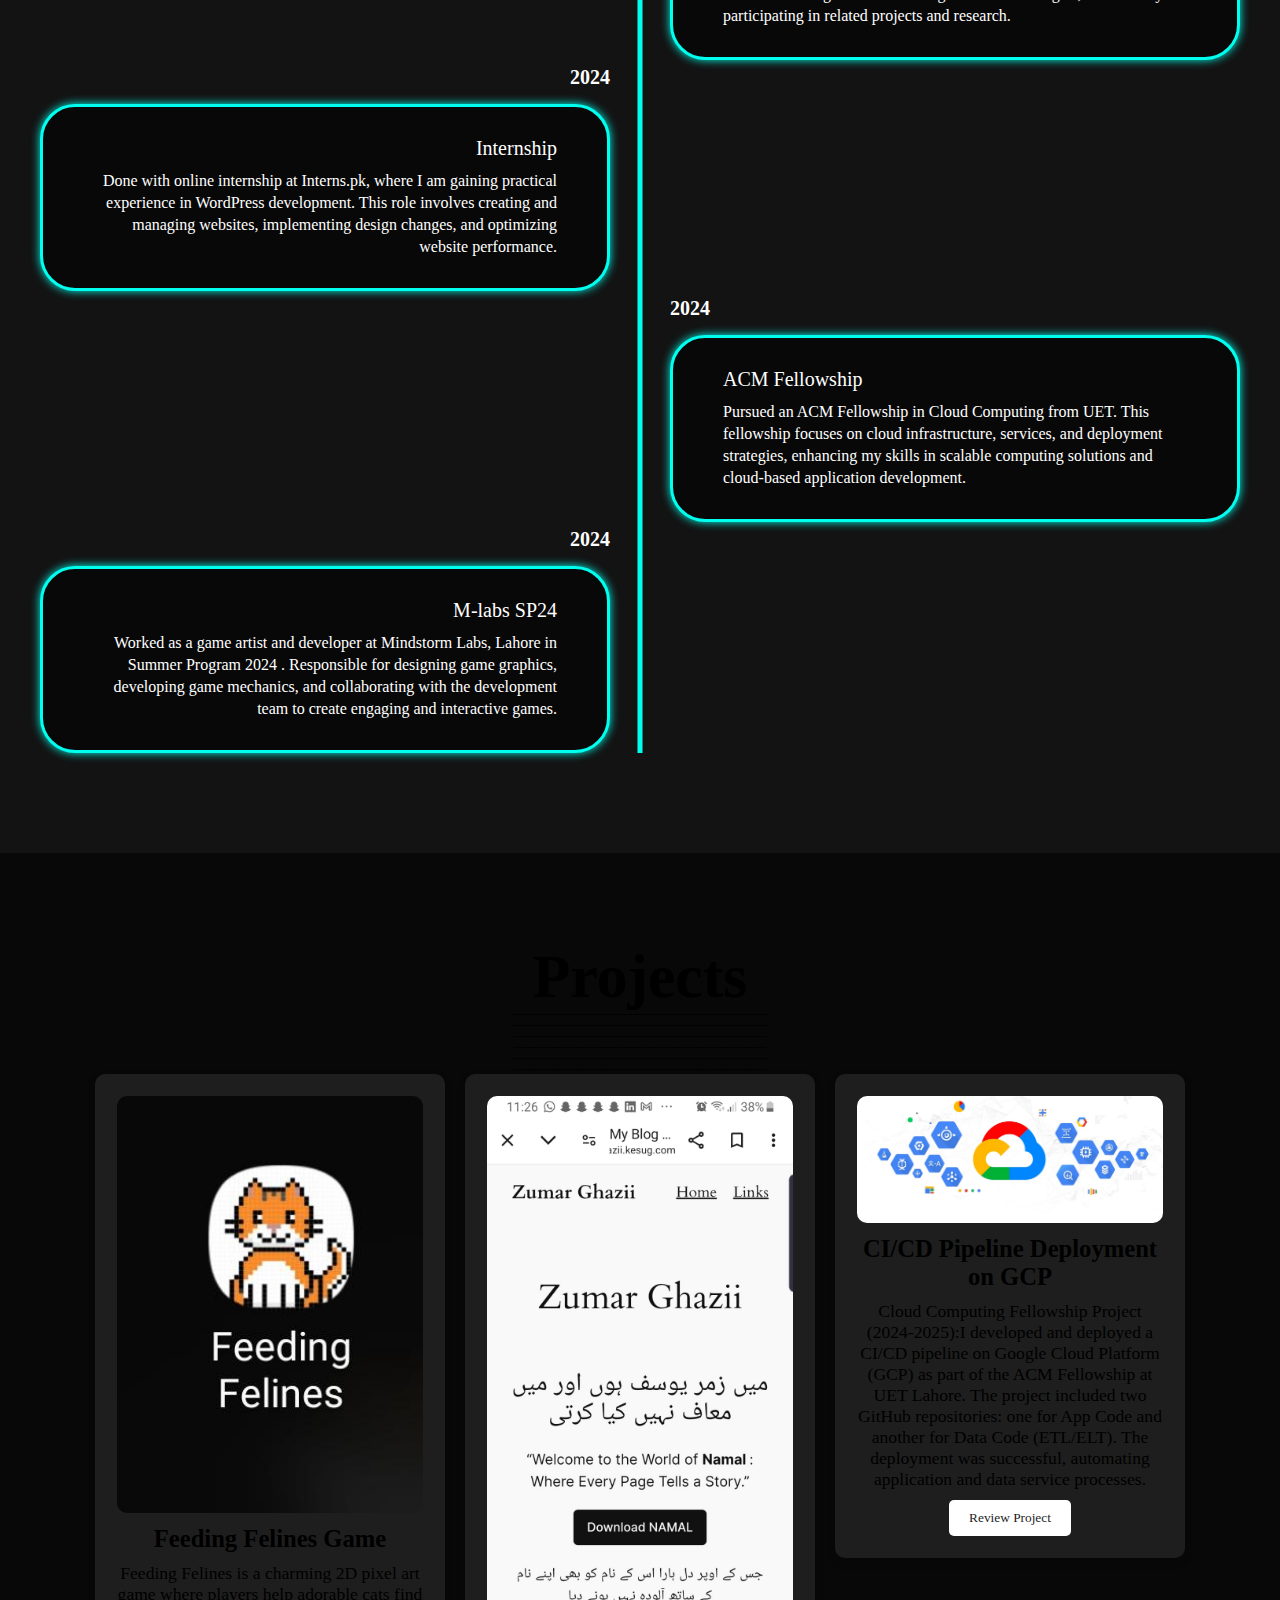
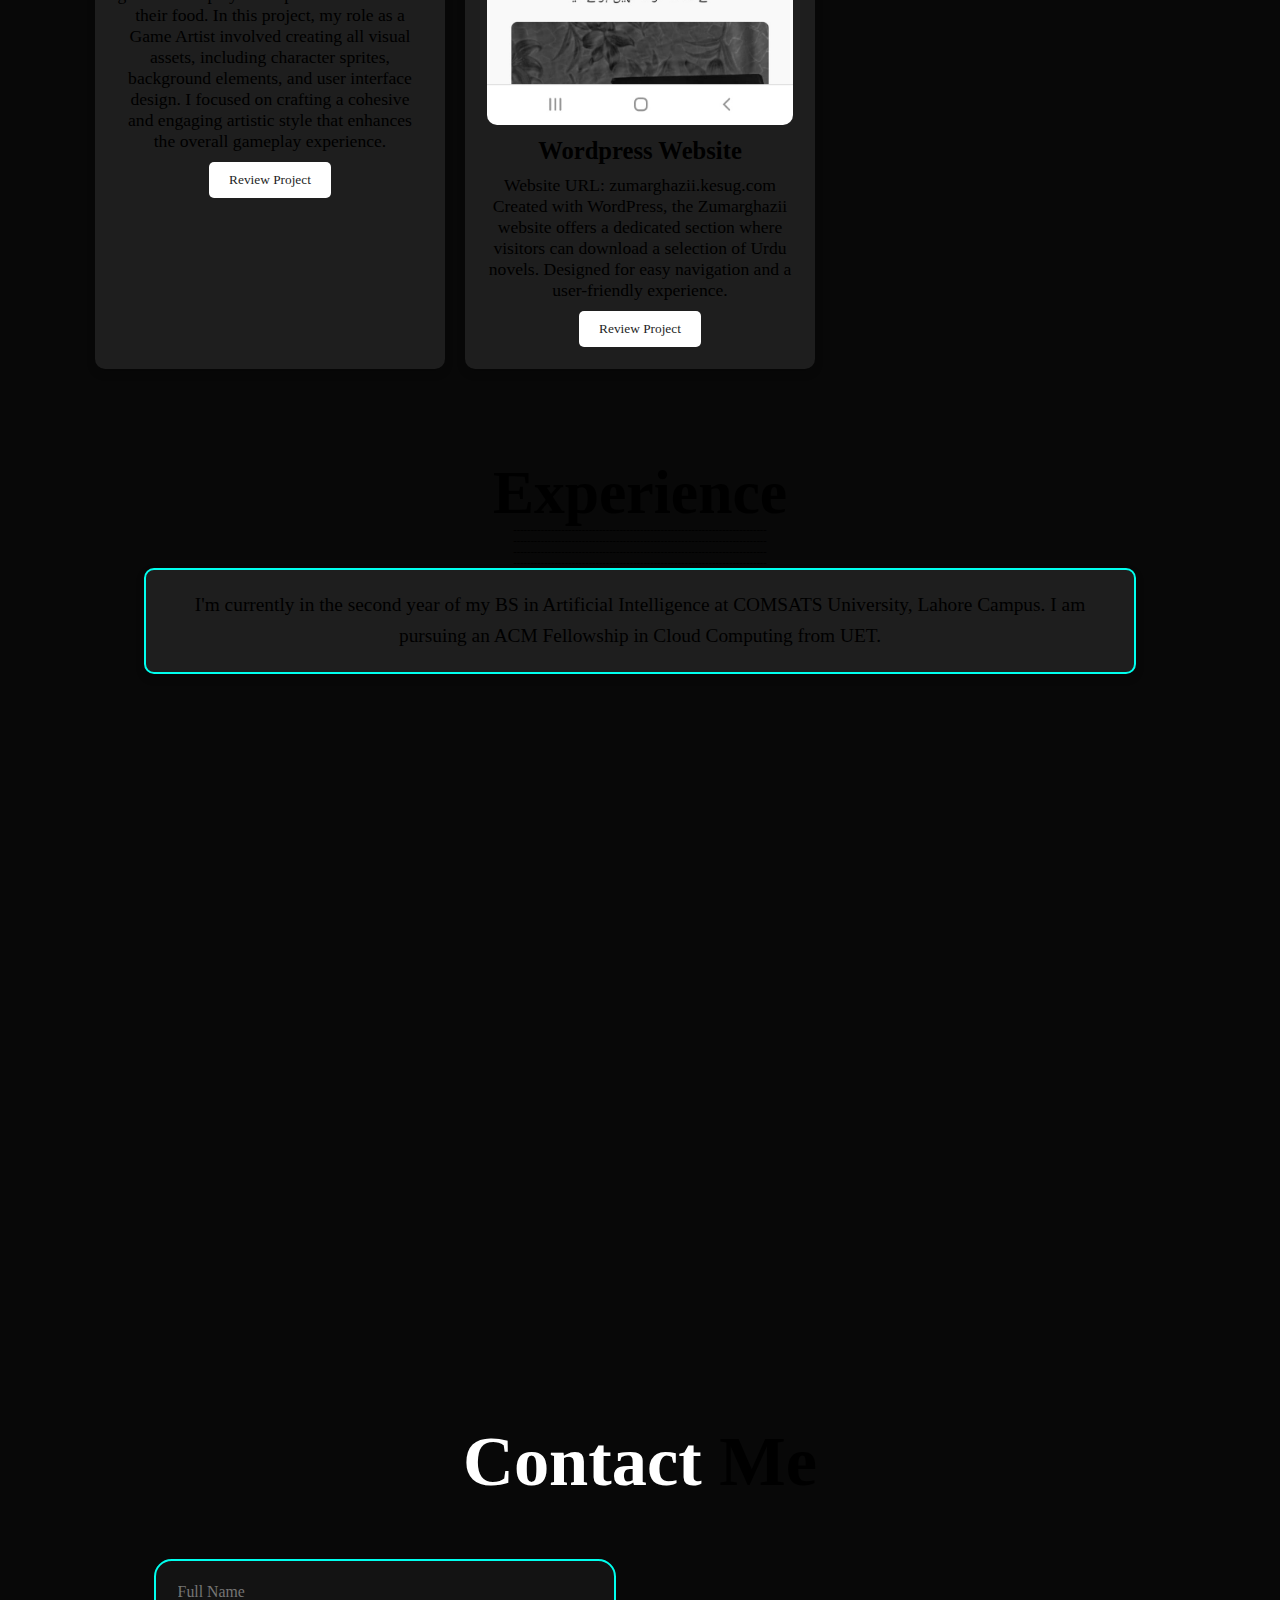
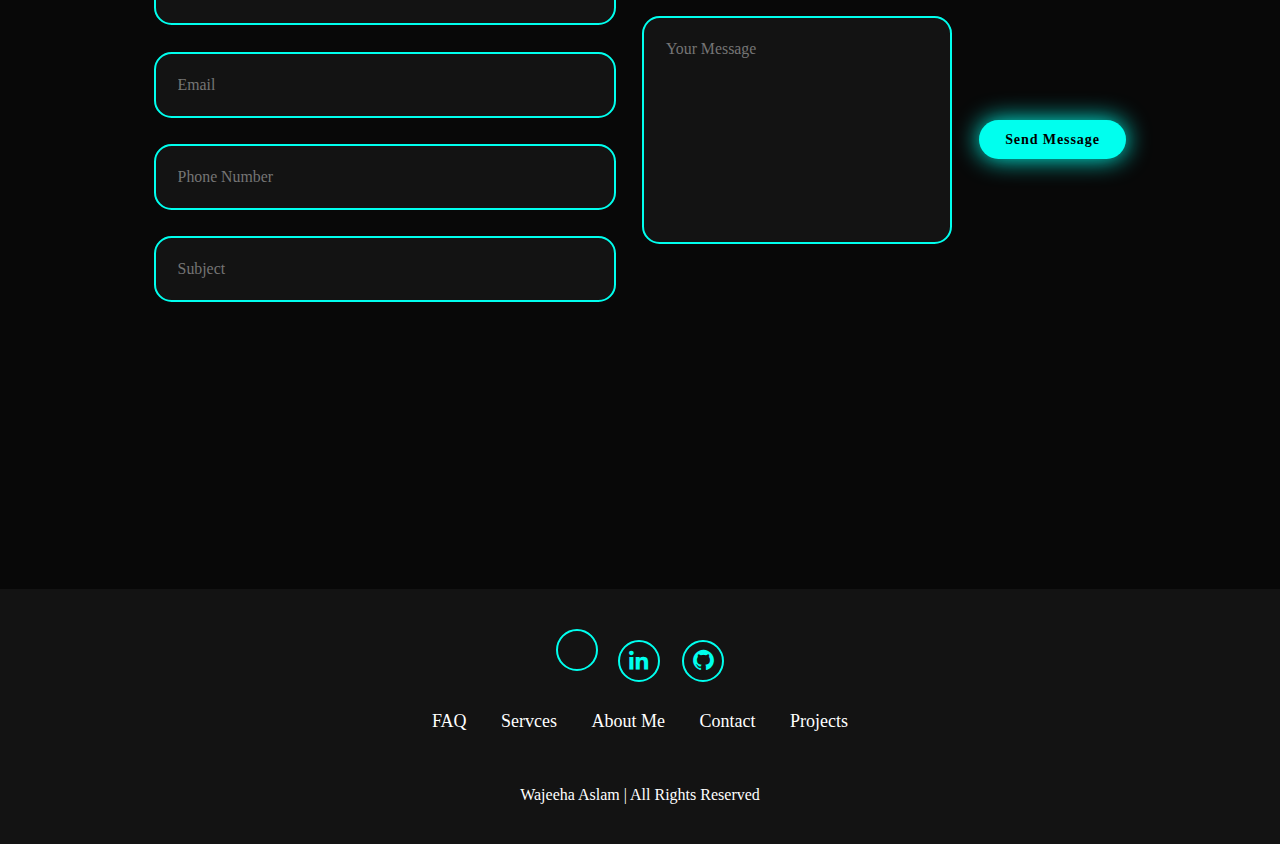
==== commit 870a908a: "Update index.html" ====
--- a/index.html
+++ b/index.html
@@ -162,8 +162,8 @@
                 <h4>Wordpress Website</h4>
                 <p>Website URL: zumarghazii.kesug.com
                    Created with WordPress, the Zumarghazii website offers a dedicated section where visitors can download a selection of Urdu novels. Designed for easy navigation and a user-friendly experience.</p>
-                <a href="http://zumarghazii.kesug.com" target="_blank">
-                <button>Review Project</button>
+                <a href="http://zumarghazii.kesug.com" target="_blank"><button>Review Project</button>
+                
             </div>
             <div class="project-card" id="project3">
                 <img src="coud.jpg" alt="Project 3 Image">
--- a/style.css
+++ b/style.css
@@ -957,20 +957,11 @@
 
 
 
-
-
-
-
-
-
-
-
-
 /* Hide the navbar by default for small screens */
 .navbar {
     display: none;
     flex-direction: column;
-    background-color: #000; /* Adjust the color as needed */
+    background-color: #1e1e1e; /* Background color for small screens */
 }
 
 /* Show the navbar when the 'active' class is added */
@@ -983,12 +974,13 @@
     .navbar {
         display: flex;
         flex-direction: row;
+        background-color: #000000; /* Ensure the navbar is black on larger screens */
     }
 }
 
 /* Style the navbar items */
 .navbar a {
-    color: white;
+    color: white; /* Set navbar links to white */
     text-decoration: none;
     padding: 10px;
     display: block;
@@ -999,13 +991,13 @@
     display: flex;
     justify-content: space-between;
     align-items: center;
-    background-color: #000; /* Adjust the color as needed */
+    background-color: #1e1e1e; /* Background color for the header */
     padding: 10px 20px;
 }
 
 #menu-icon {
     font-size: 30px;
-    color: white;
+    color: white; /* Ensure the menu icon is white */
     cursor: pointer;
     display: block;
 }
@@ -1017,3 +1009,9 @@
     }
 }
 
+/* Ensure that other text on the page is not affected */
+body, p, h1, h2, h3, h4, h5, h6, span, div {
+    color: initial; /* Use the default color for all text elements */
+}
+
+
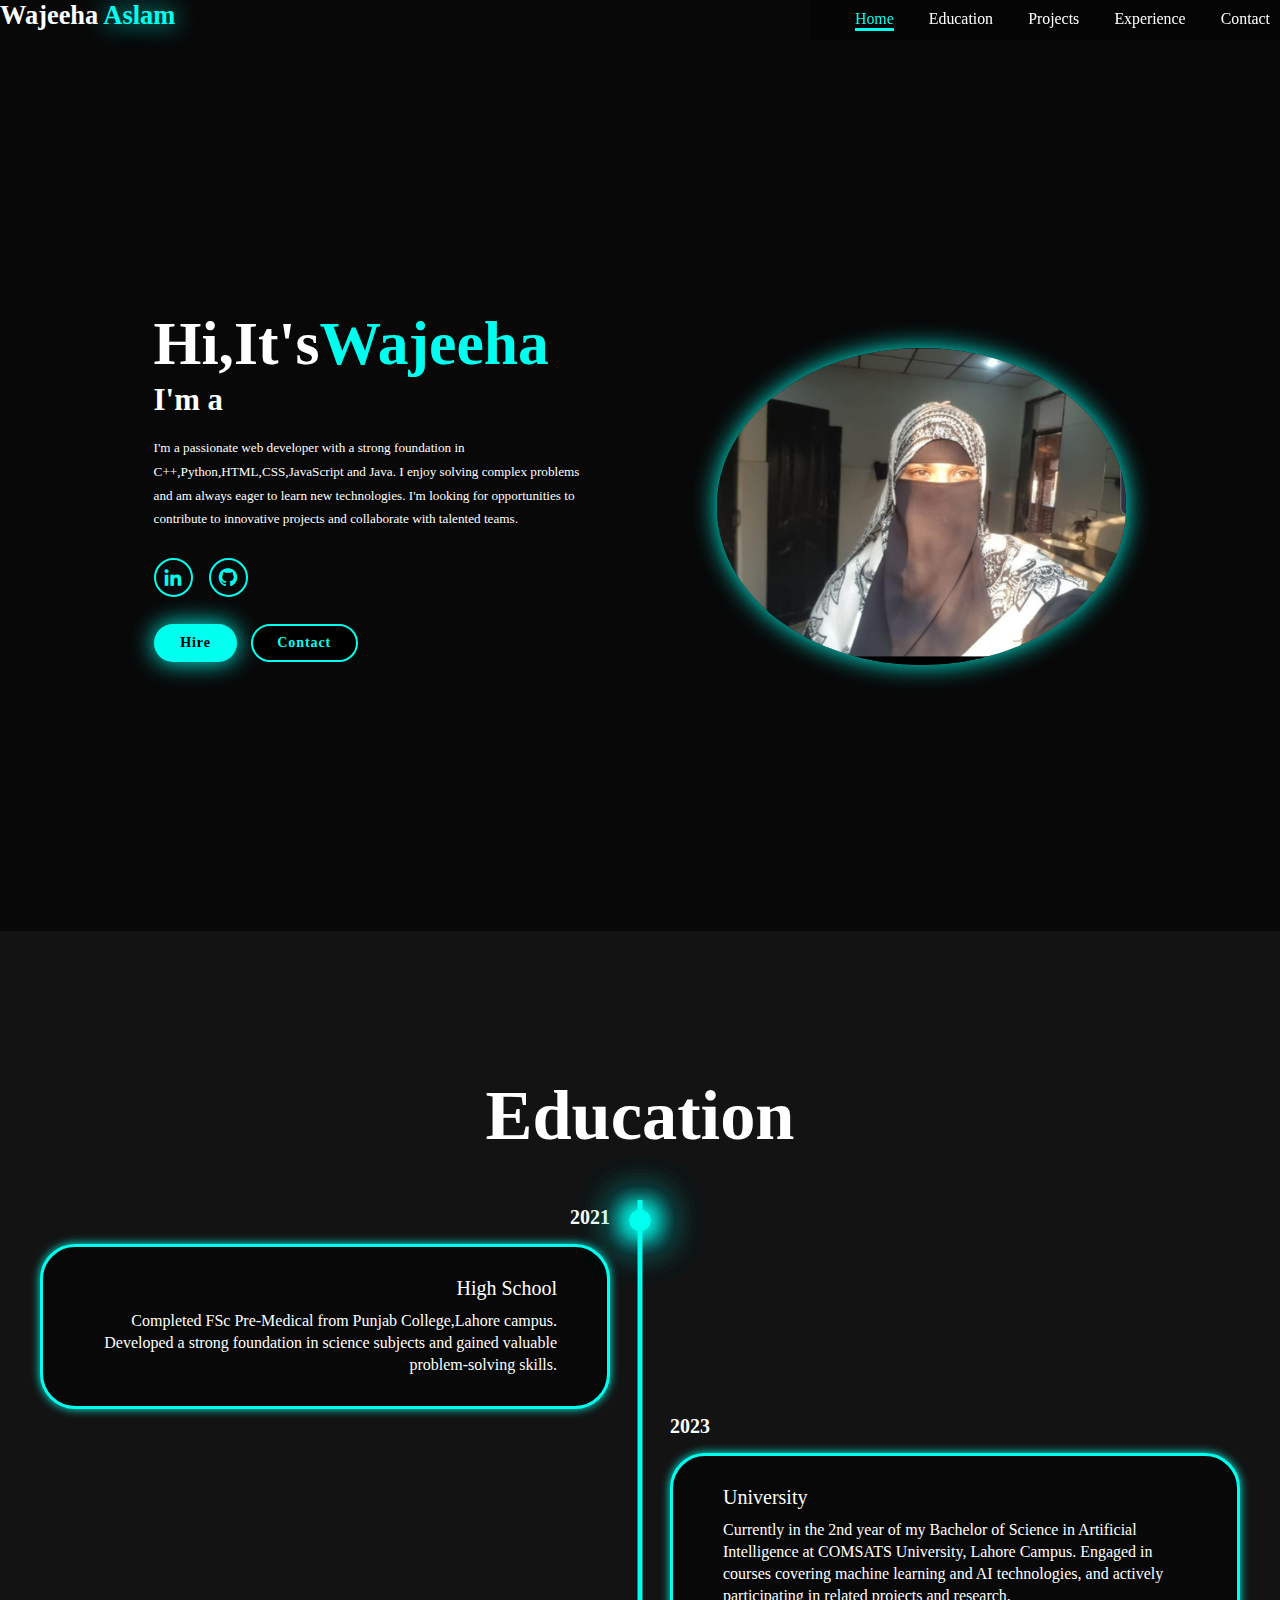
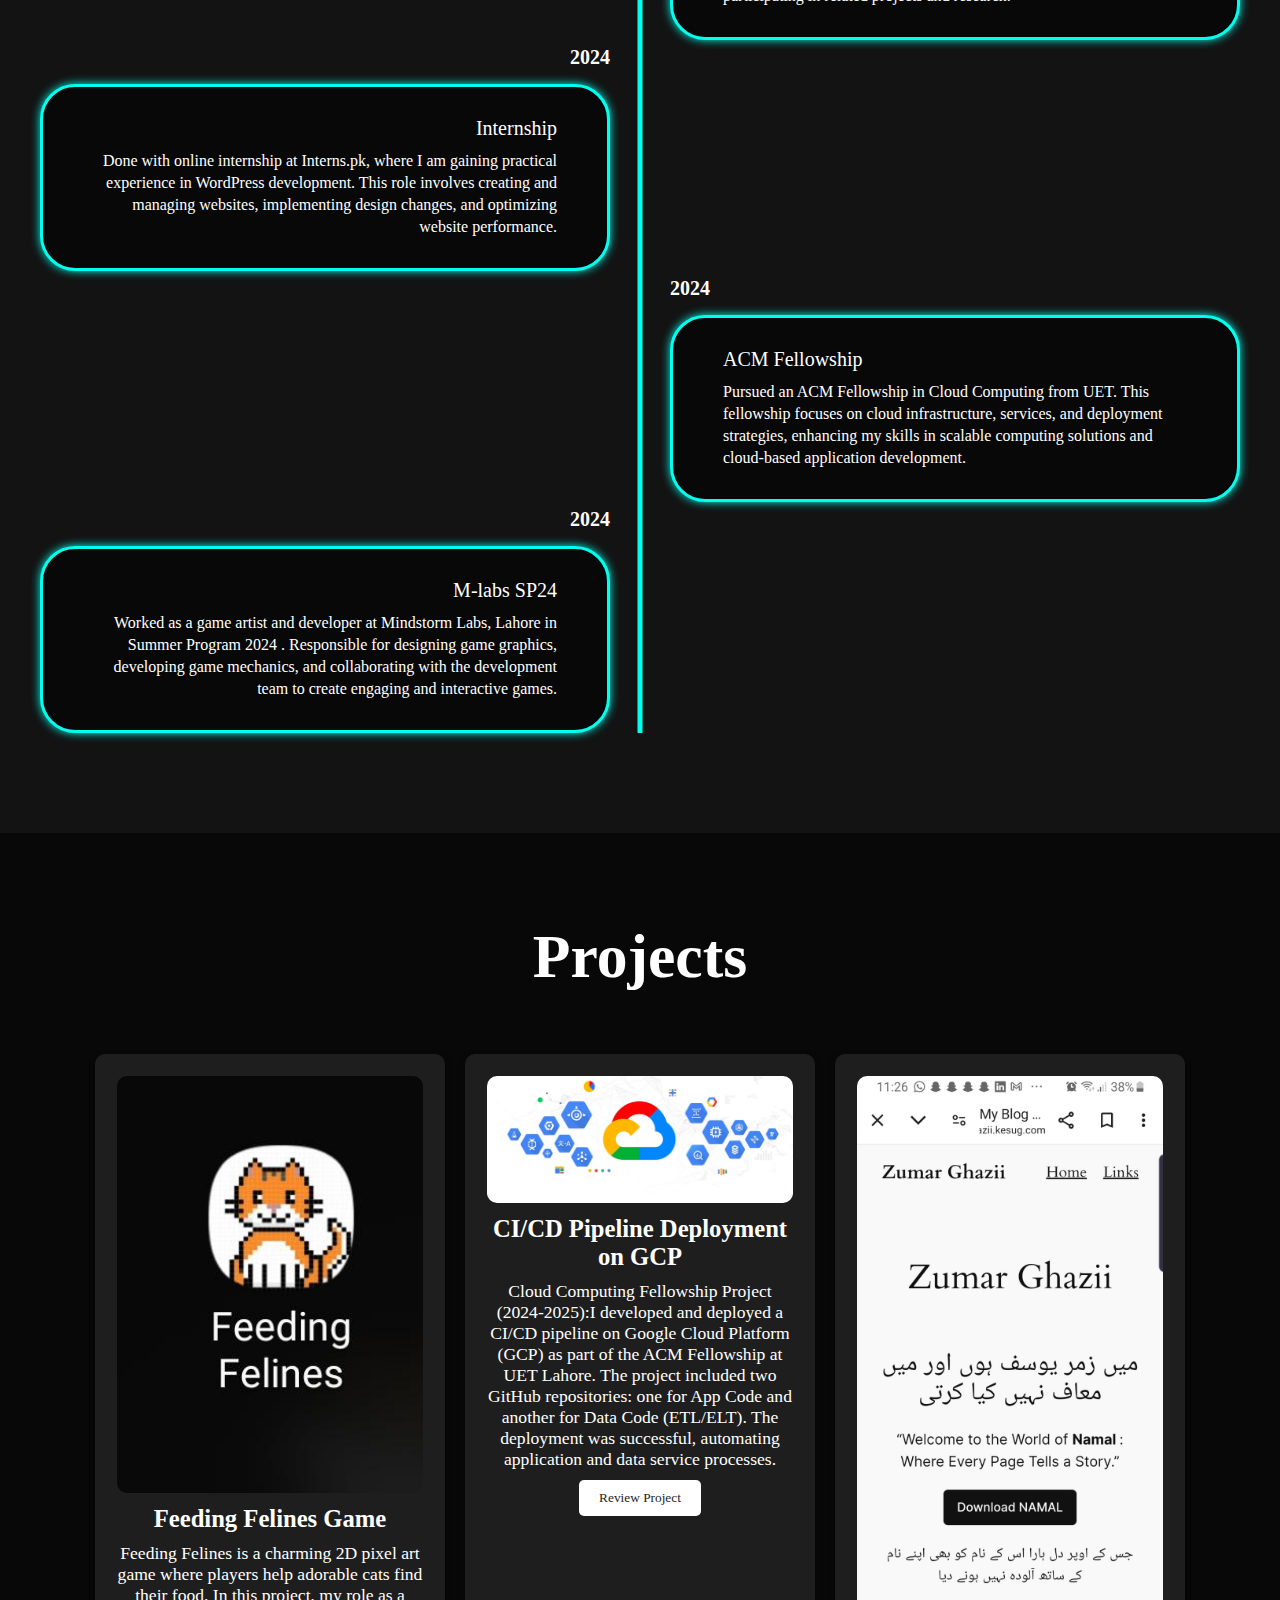
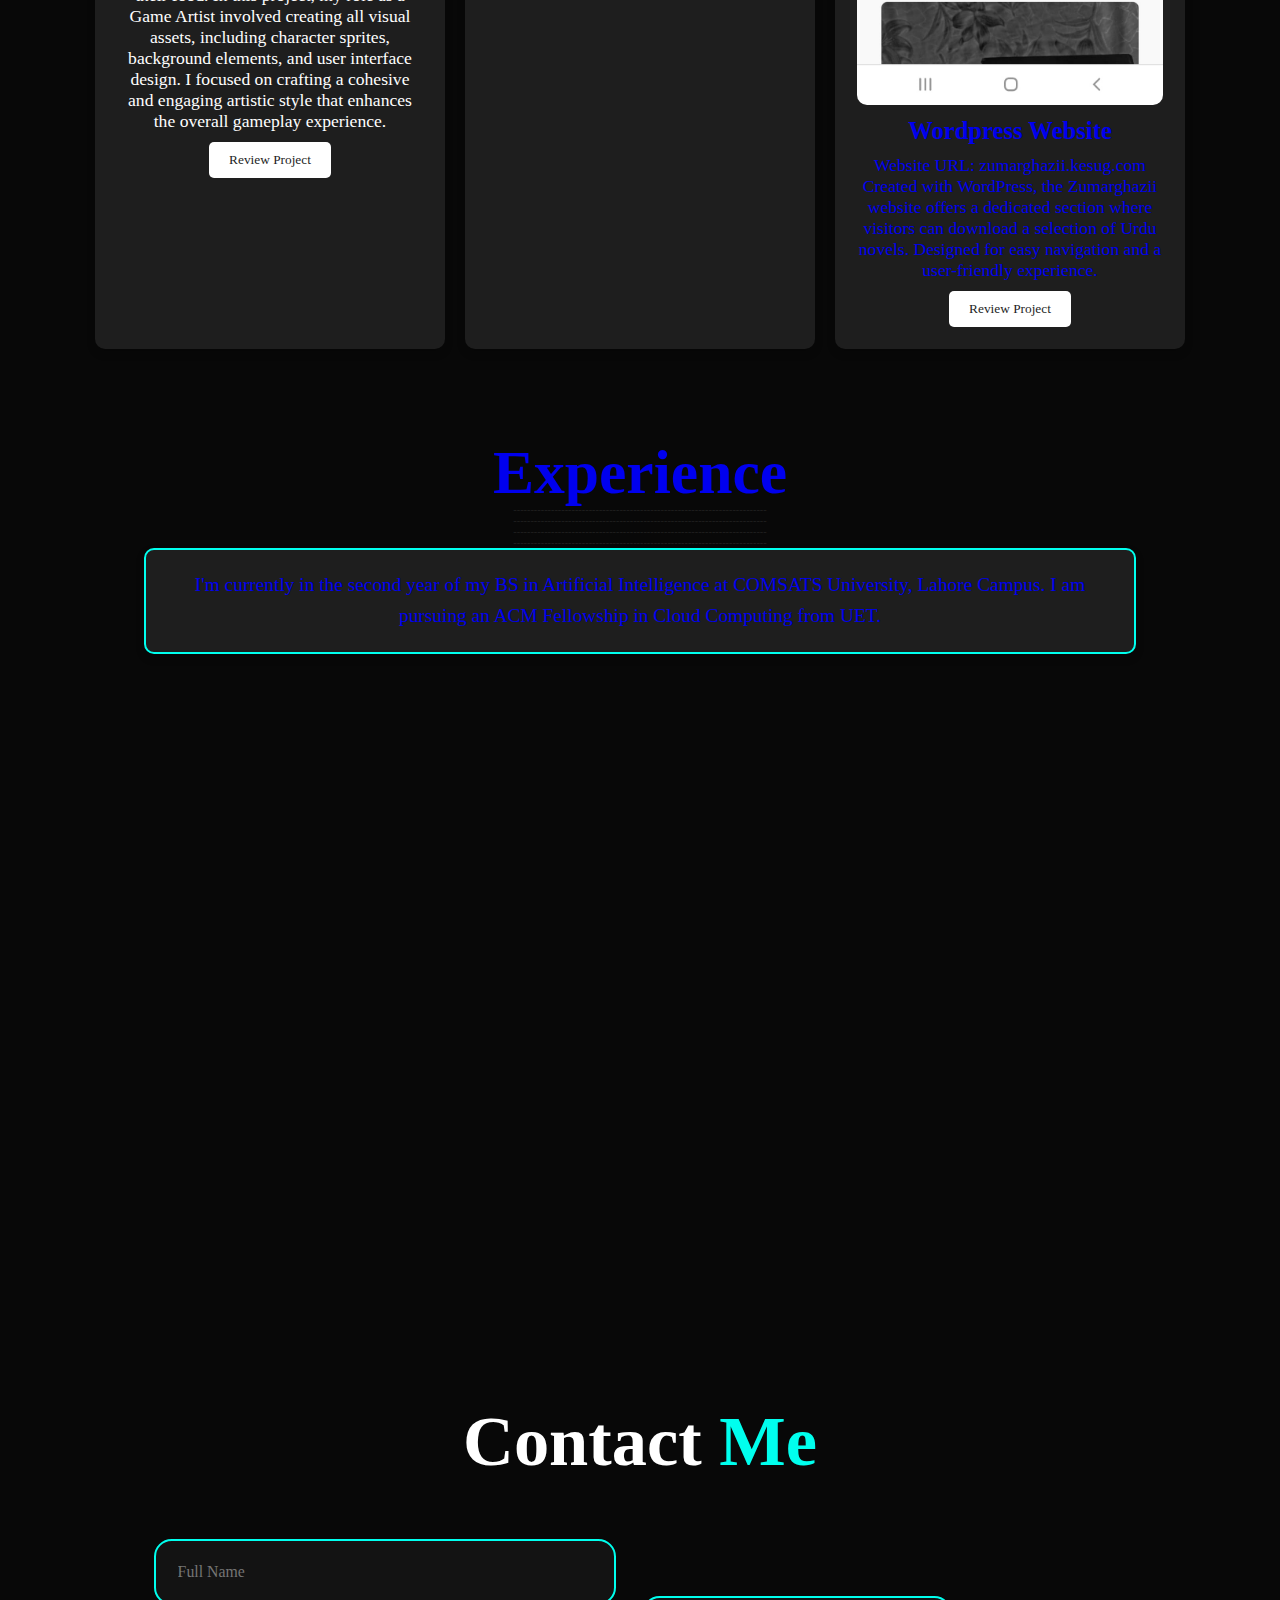
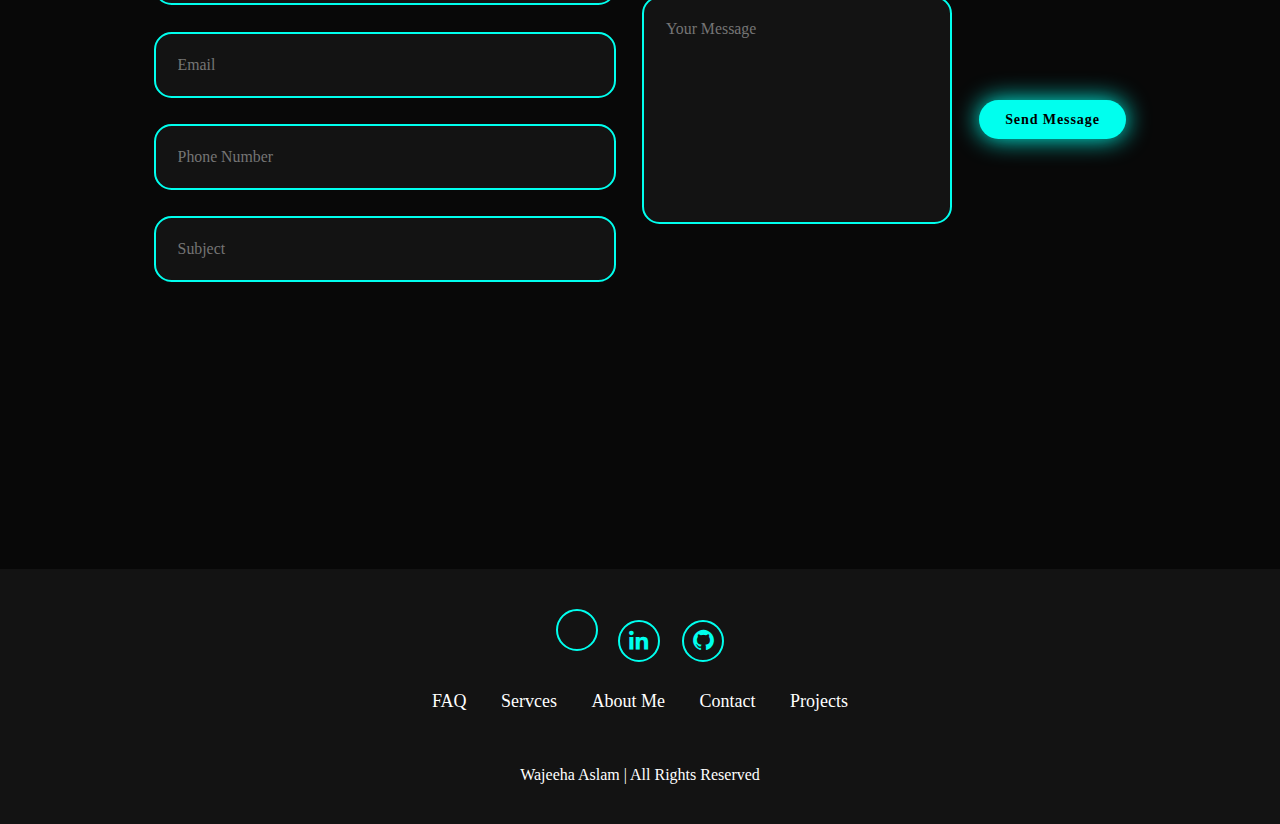
==== commit 49de658a: "Update index.html" ====
--- a/index.html
+++ b/index.html
@@ -158,17 +158,17 @@
                 <button>Review Project</button>
             </div>
             <div class="project-card" id="project2">
-                <img src="zumarghazii.jpg" alt="Project 2 Image">
+                <img src="coud.jpg" alt="Project 2 Image">
+                <h4>CI/CD Pipeline Deployment on GCP</h4>
+                <p>Cloud Computing Fellowship Project (2024-2025):I developed and deployed a CI/CD pipeline on Google Cloud Platform (GCP) as part of the ACM Fellowship at UET Lahore. The project included two GitHub repositories: one for App Code and another for Data Code (ETL/ELT). The deployment was successful, automating application and data service processes.</p>
+                <a href="http://zumarghazii.kesug.com" target="_blank"><button>Review Project</button>
+                
+            </div>
+            <div class="project-card" id="project3">
+                <img src="zumarghazii.jpg" alt="Project 3 Image">
                 <h4>Wordpress Website</h4>
                 <p>Website URL: zumarghazii.kesug.com
                    Created with WordPress, the Zumarghazii website offers a dedicated section where visitors can download a selection of Urdu novels. Designed for easy navigation and a user-friendly experience.</p>
-                <a href="http://zumarghazii.kesug.com" target="_blank"><button>Review Project</button>
-                
-            </div>
-            <div class="project-card" id="project3">
-                <img src="coud.jpg" alt="Project 3 Image">
-                <h4>CI/CD Pipeline Deployment on GCP</h4>
-                <p>Cloud Computing Fellowship Project (2024-2025):I developed and deployed a CI/CD pipeline on Google Cloud Platform (GCP) as part of the ACM Fellowship at UET Lahore. The project included two GitHub repositories: one for App Code and another for Data Code (ETL/ELT). The deployment was successful, automating application and data service processes.</p>
                 <button>Review Project</button>
             </div>
         </div>
--- a/style.css
+++ b/style.css
@@ -954,64 +954,3 @@
 
 
 
-
-
-
-/* Hide the navbar by default for small screens */
-.navbar {
-    display: none;
-    flex-direction: column;
-    background-color: #1e1e1e; /* Background color for small screens */
-}
-
-/* Show the navbar when the 'active' class is added */
-.navbar.active {
-    display: flex;
-}
-
-/* For larger screens, display the navbar normally */
-@media(min-width: 768px) {
-    .navbar {
-        display: flex;
-        flex-direction: row;
-        background-color: #000000; /* Ensure the navbar is black on larger screens */
-    }
-}
-
-/* Style the navbar items */
-.navbar a {
-    color: white; /* Set navbar links to white */
-    text-decoration: none;
-    padding: 10px;
-    display: block;
-}
-
-/* Add padding for the header to ensure proper layout */
-header.head {
-    display: flex;
-    justify-content: space-between;
-    align-items: center;
-    background-color: #1e1e1e; /* Background color for the header */
-    padding: 10px 20px;
-}
-
-#menu-icon {
-    font-size: 30px;
-    color: white; /* Ensure the menu icon is white */
-    cursor: pointer;
-    display: block;
-}
-
-/* Hide the menu icon on larger screens */
-@media(min-width: 768px) {
-    #menu-icon {
-        display: none;
-    }
-}
-
-/* Ensure that other text on the page is not affected */
-body, p, h1, h2, h3, h4, h5, h6, span, div {
-    color: initial; /* Use the default color for all text elements */
-}
-
-
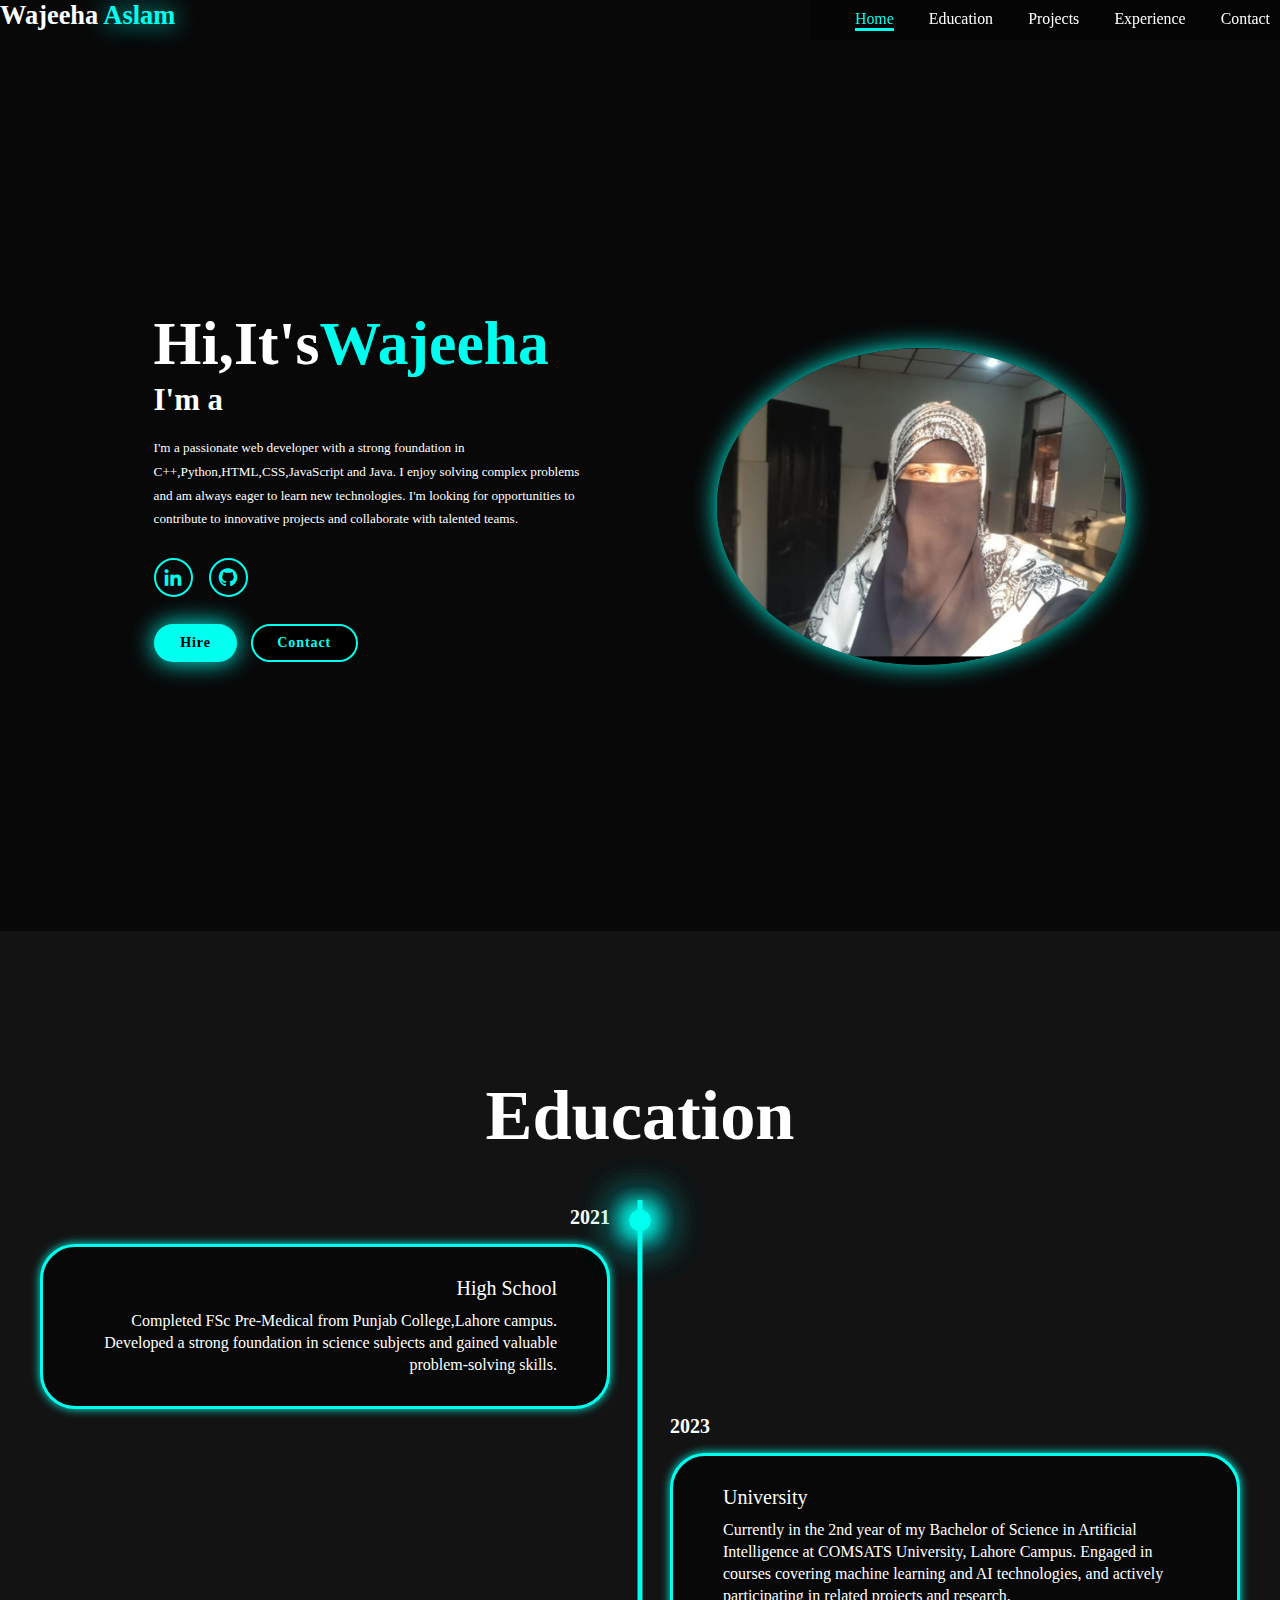
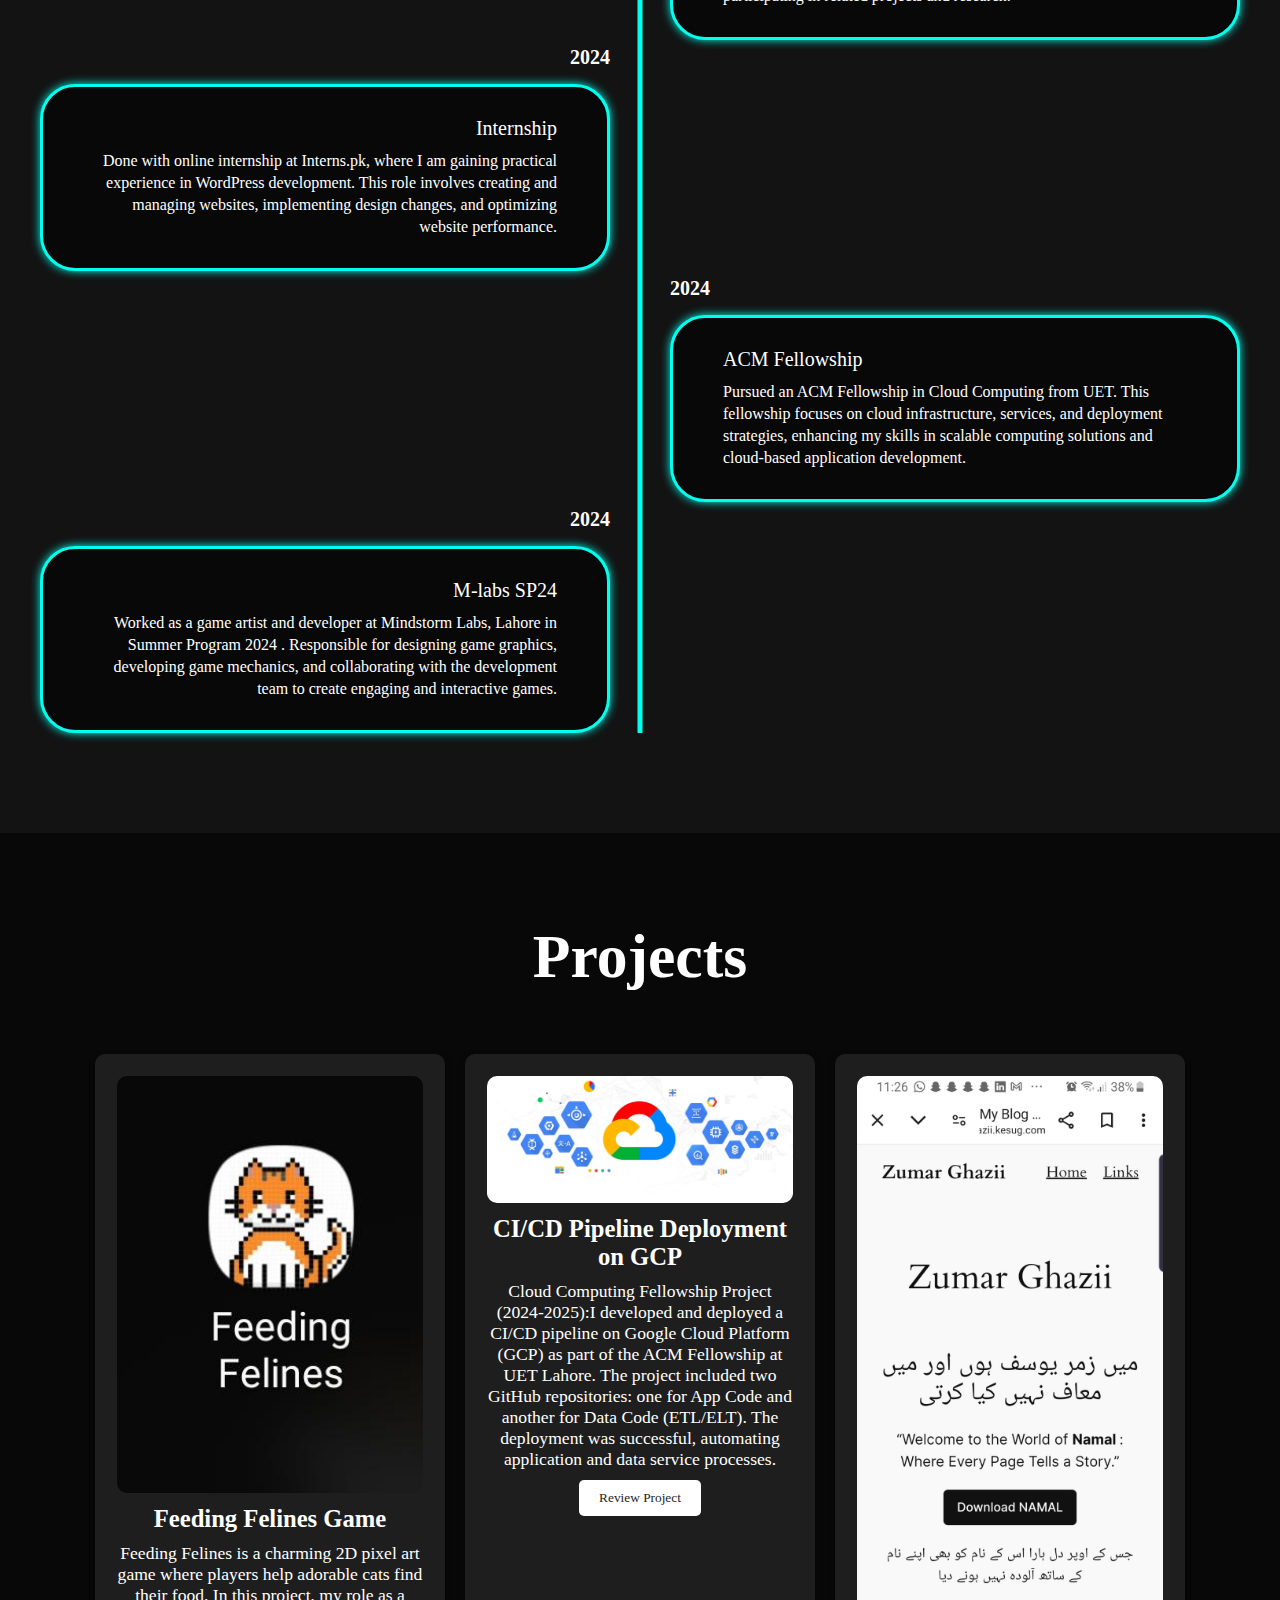
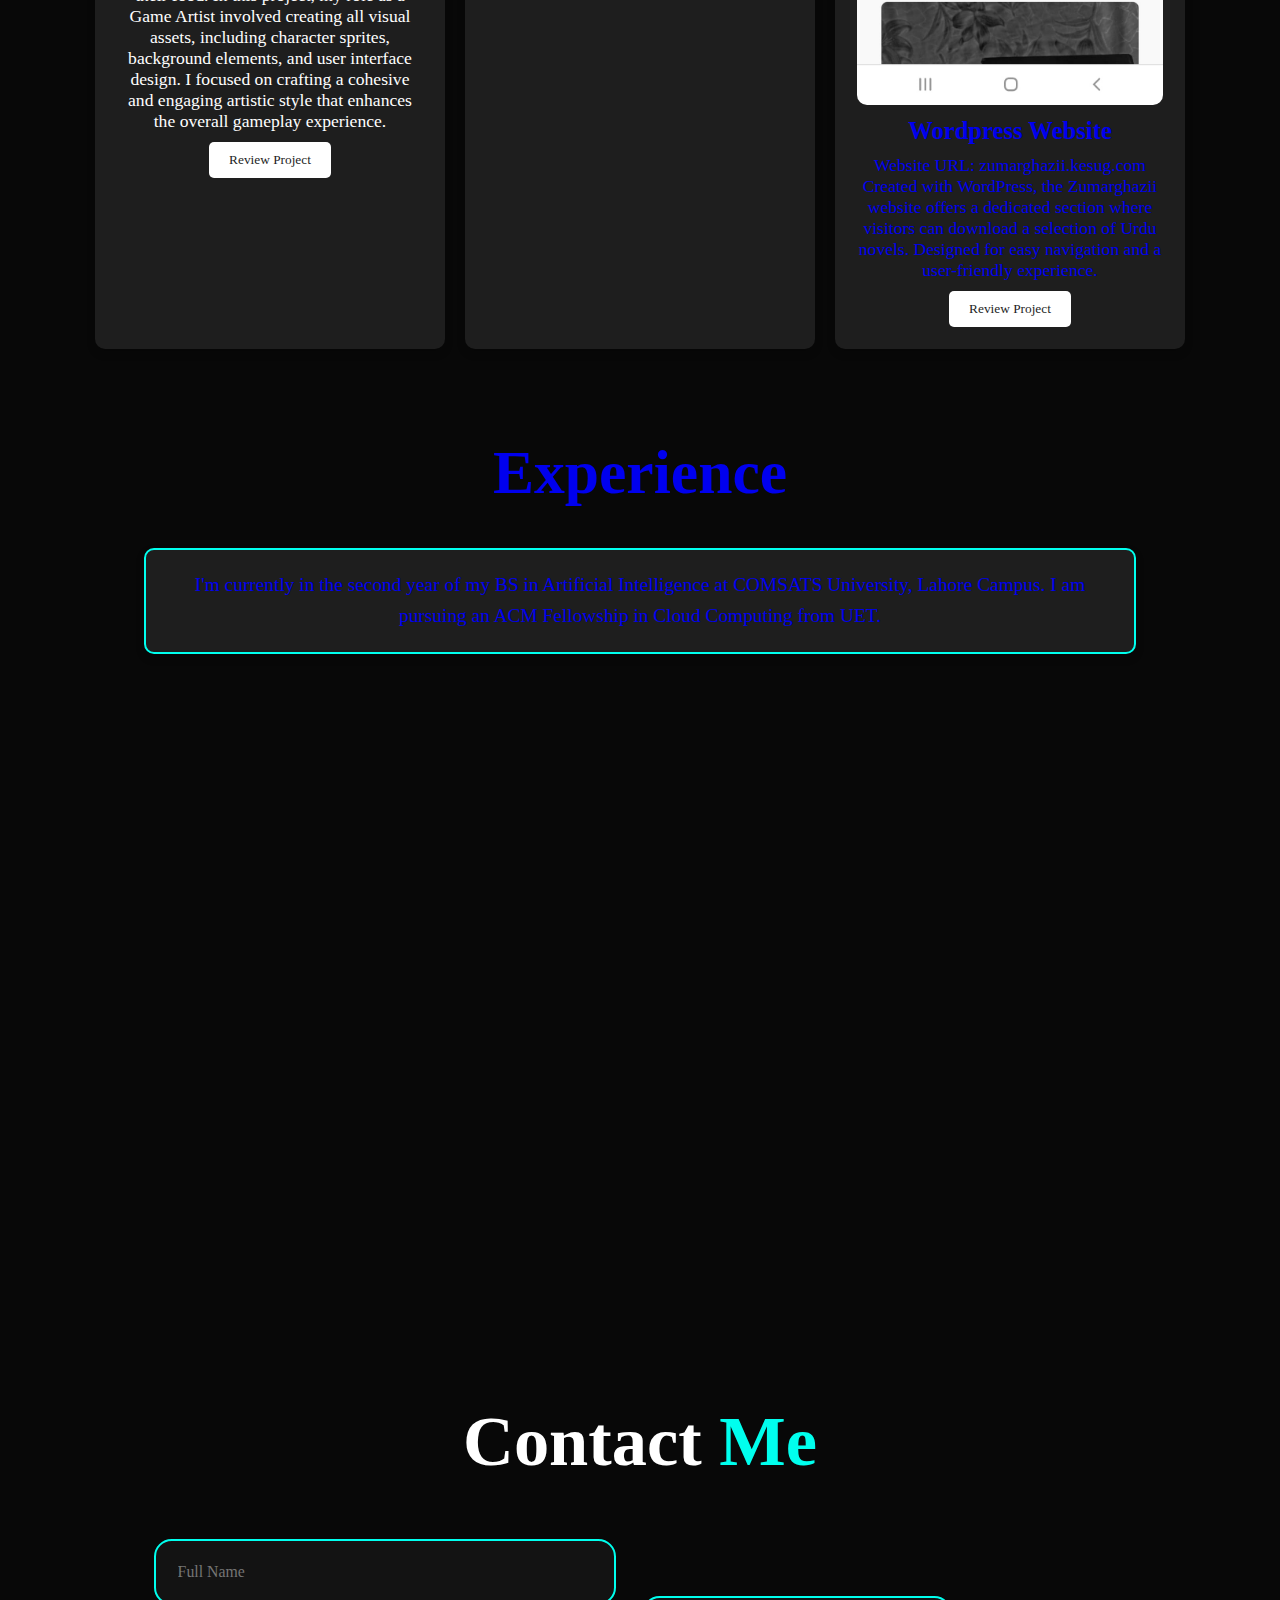
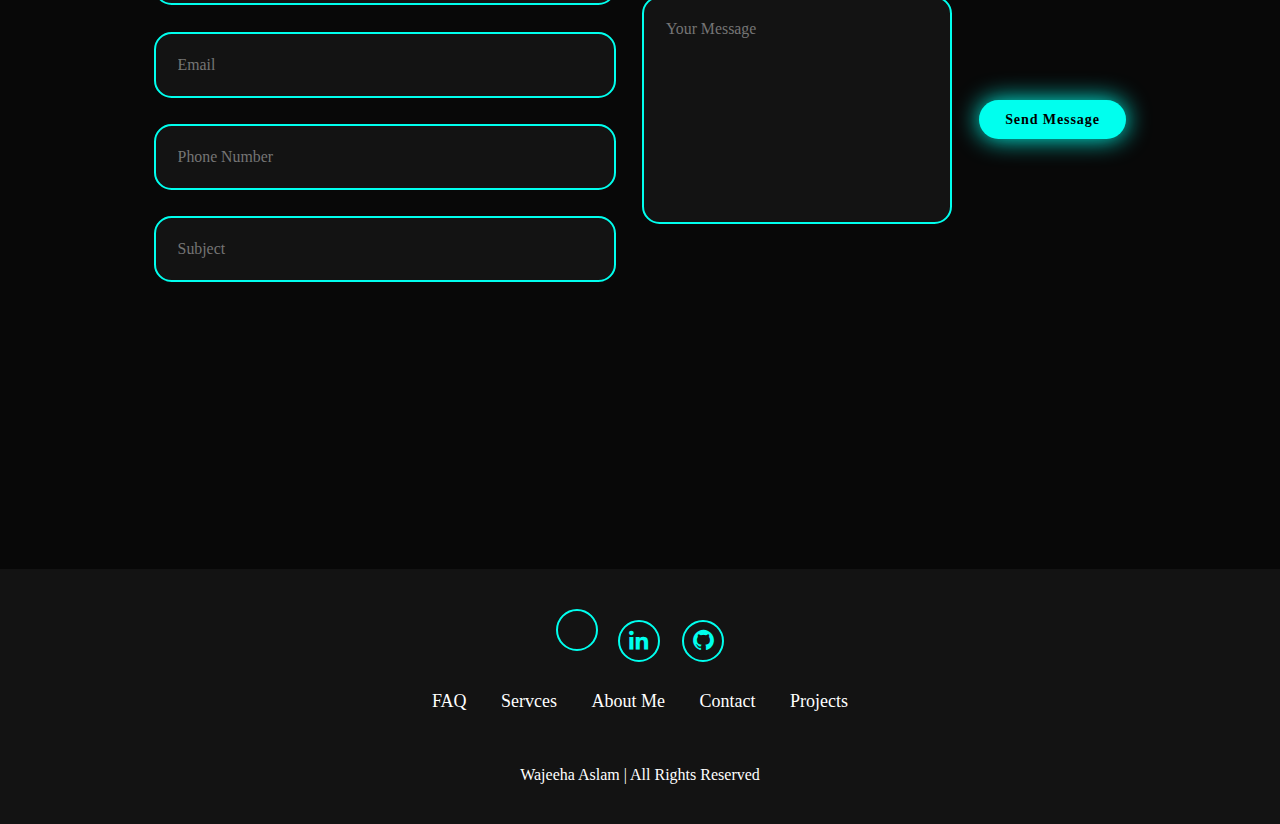
==== commit 18f01bcb: "Update index.html" ====
--- a/index.html
+++ b/index.html
@@ -12,17 +12,22 @@
 
 <body>
 
-  <header class="head">
-   <a href="#home" class="logo">Wajeeha <span>Aslam</span></a>
-   <i class='bx bx-menu' id="menu-icon"></i>
-   <nav class="navbar">
-       <a href="#home" class="active">Home</a>
-       <a href="#education">Education</a>
-       <a href="#projects">Projects</a>
-       <a href="#experience">Experience</a>
-       <a href="#contact">Contact</a>
-   </nav>
-</header>
+ <header class="head">
+       <a href="#home" class="logo">Wajeeha
+        <span>Aslam</span></a>
+
+        <i class='bx bx-menu' id="menu-icon"></i>
+
+
+
+        <nav class="navbar">
+            <a href="#home" class="active">Home</a>
+            <a href="#education">Education</a>
+            <a href="#projects">Projects</a>
+            <a href="#experience">Experience</a>
+            <a href="#contact">Contact</a>
+        </nav>
+    </header>
 
 
     <section class="home" id="home">
--- a/style.css
+++ b/style.css
@@ -766,7 +766,8 @@
   line-height: 1;
 }
 .experience-section h3 {
-  color:#1e1e1e;    
+  color: #080808;
+    
 }
 
 .experience-box {
@@ -893,64 +894,8 @@
     flex-direction: column;
     gap: 1rem;
   }
-@media only screen and (max-width: 768px) {
-    /* Center the text */
-    .intro-text {
-        text-align: center;
-        margin: 0 auto;
-    }
-
-    /* Center the image */
-    .profile-pic {
-        display: block;
-        margin-left: auto;
-        margin-right: auto;
-        width: 50%; /* Adjust the size as needed */
-        border-radius: 50%; /* Optional for rounded image */
-    }
-
-    /* Additional styles if needed */
-    .intro-container {
-        display: flex;
-        flex-direction: column;
-        align-items: center;
-    }
-}
-
 
   .footer {
     padding: 2rem 3%;
   }
 }
-@media only screen and (max-width: 768px) {
-    /* Adjust line height for mobile */
-    .intro-text, .intro-container {
-        line-height: 1.5; /* Adjust as necessary */
-    }
-
-    /* Adjust padding */
-    .intro-text {
-        padding-top: 5px;
-        padding-bottom: 5px;
-    }
-
-    /* Ensure the vertical alignment of text */
-    .intro-text {
-        vertical-align: middle;
-    }
-
-    /* If you're using a specific input or text area, ensure proper line height */
-    input, textarea {
-        line-height: 1.5em; /* Adjust as needed */
-    }
-}
-
-
-
-
-
-
-
-
-
-
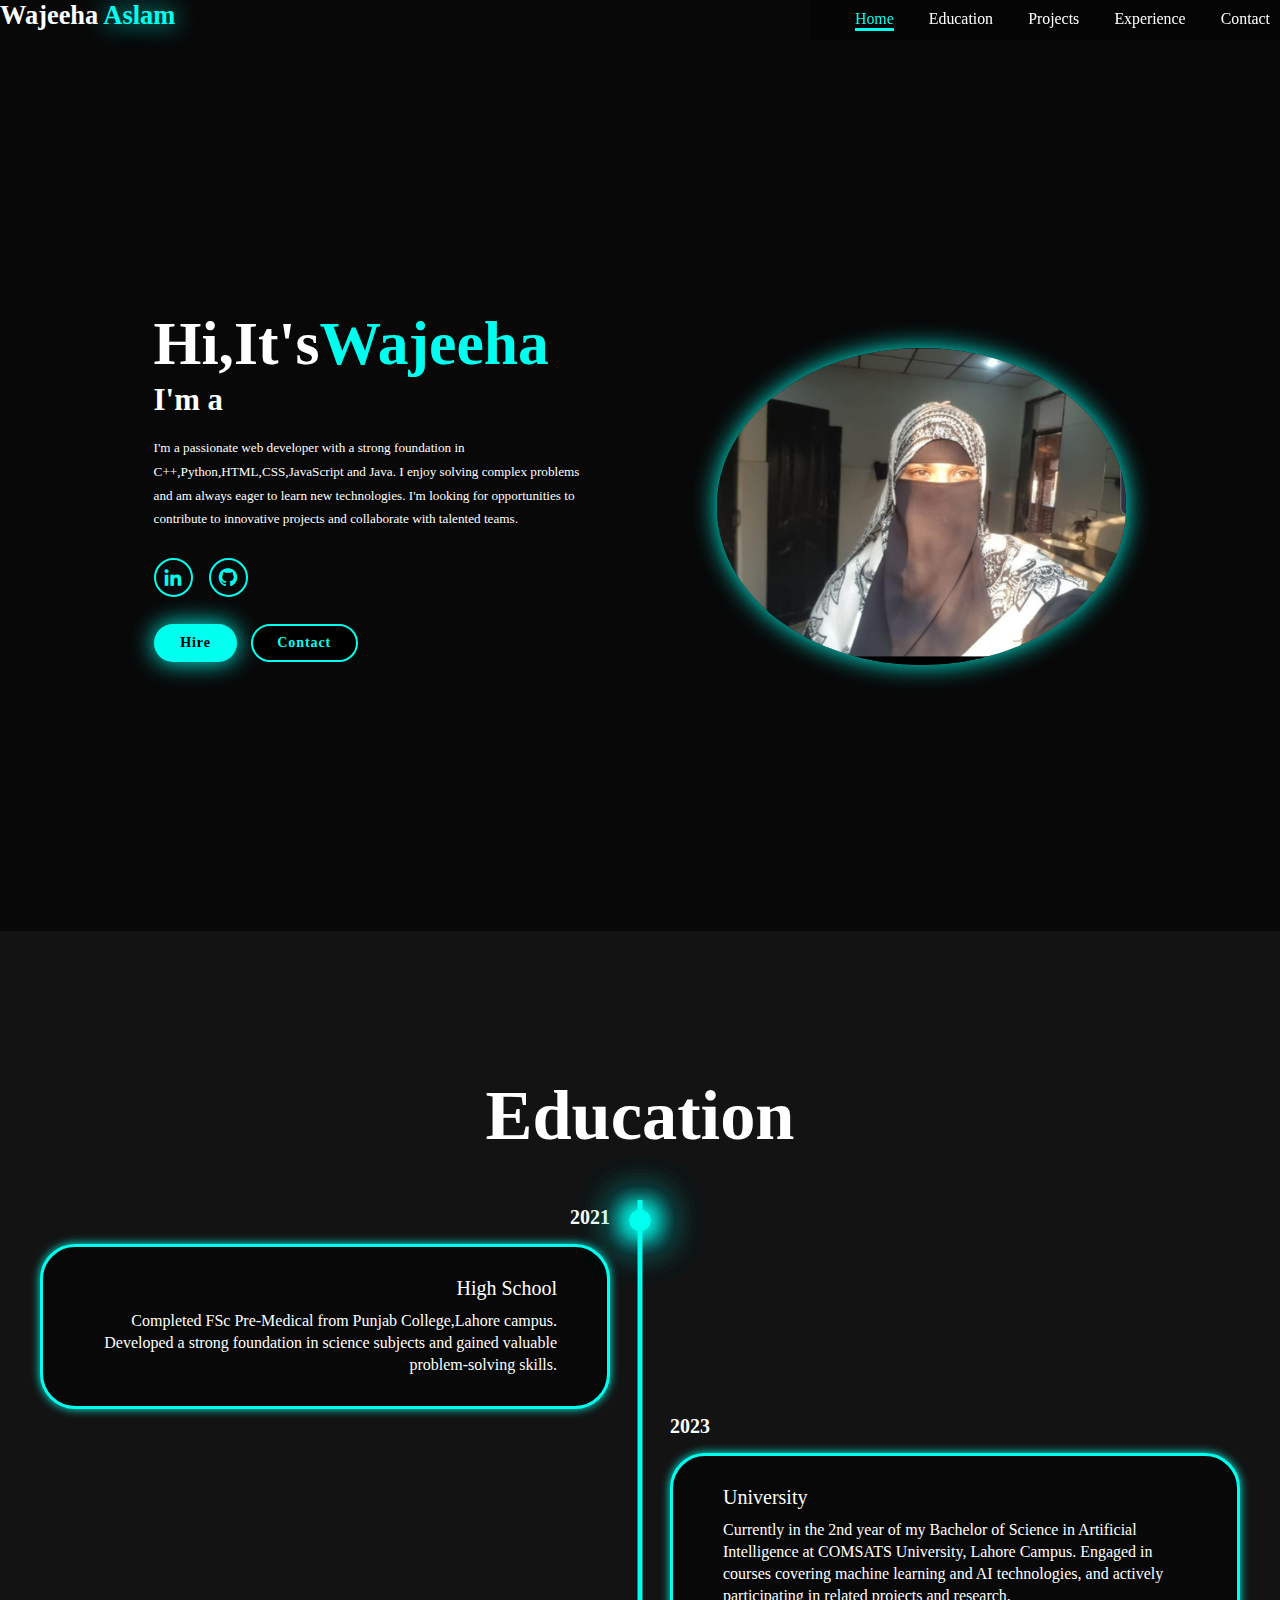
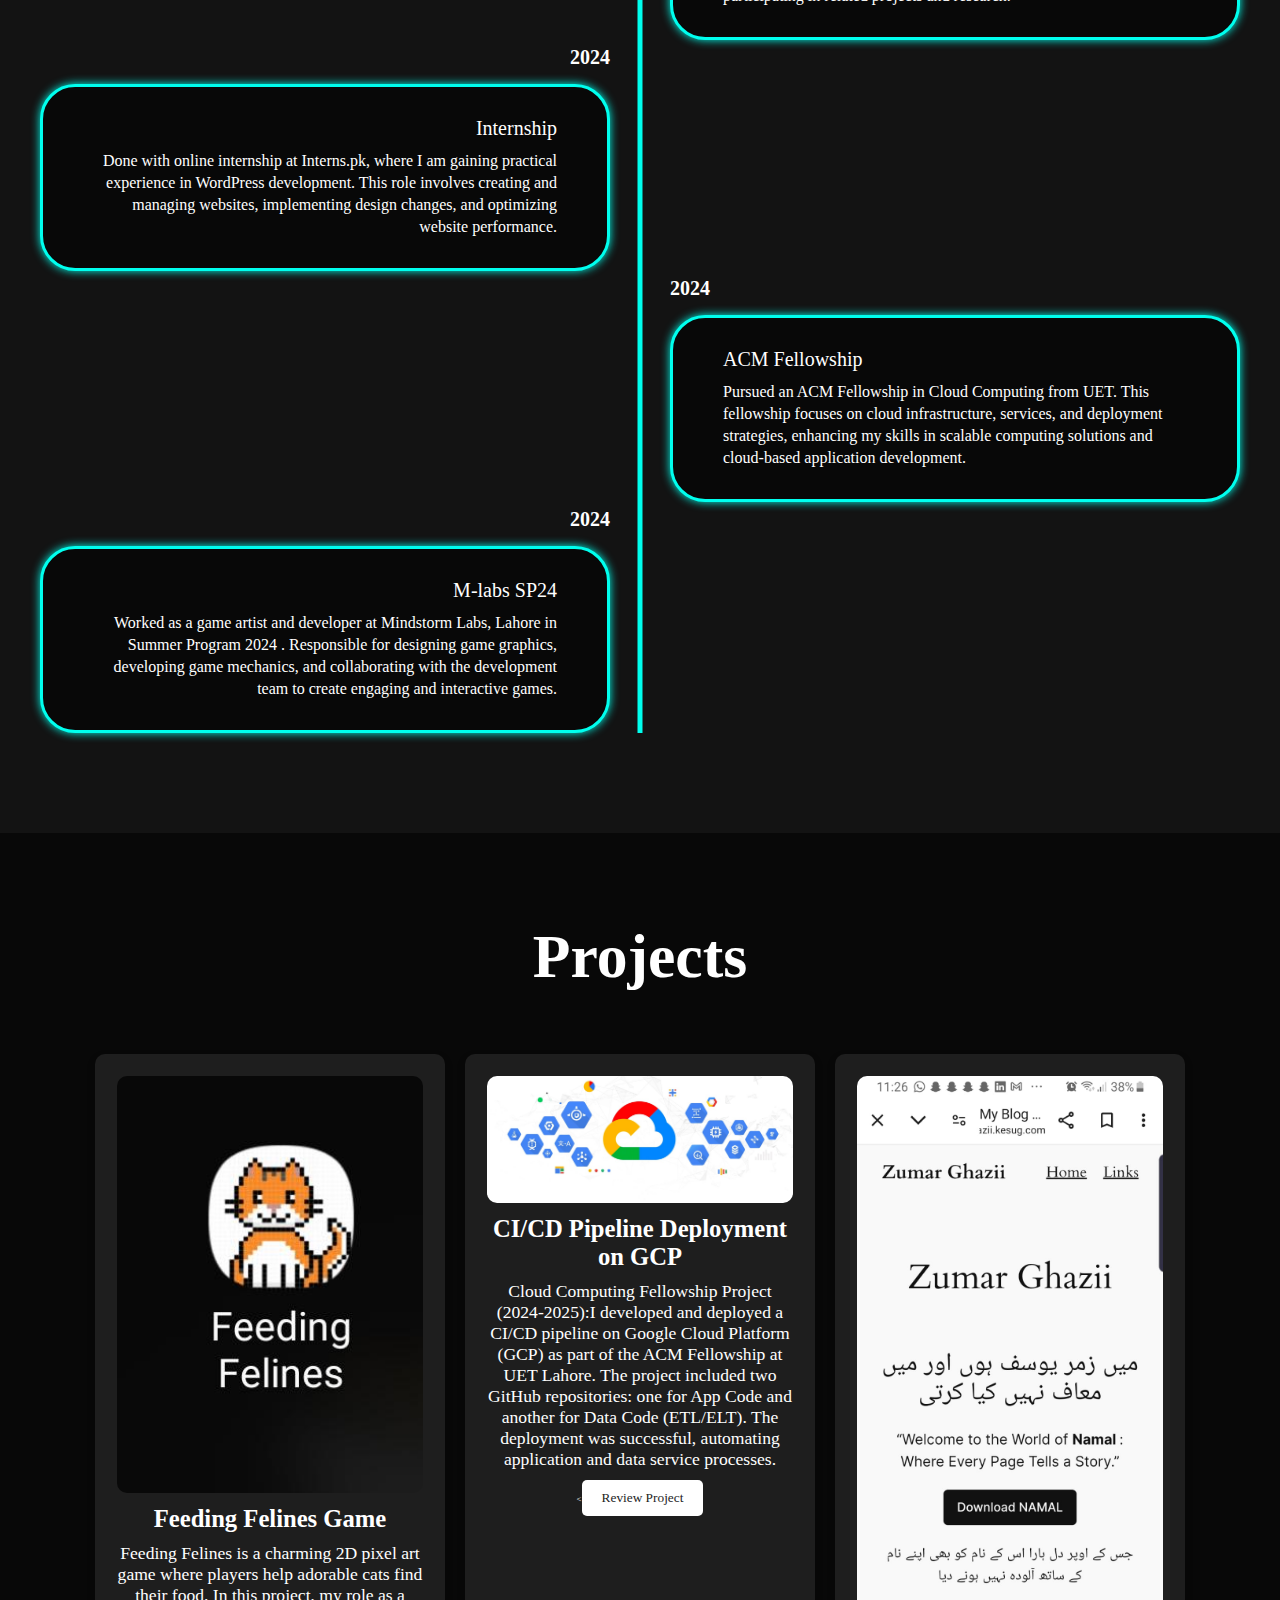
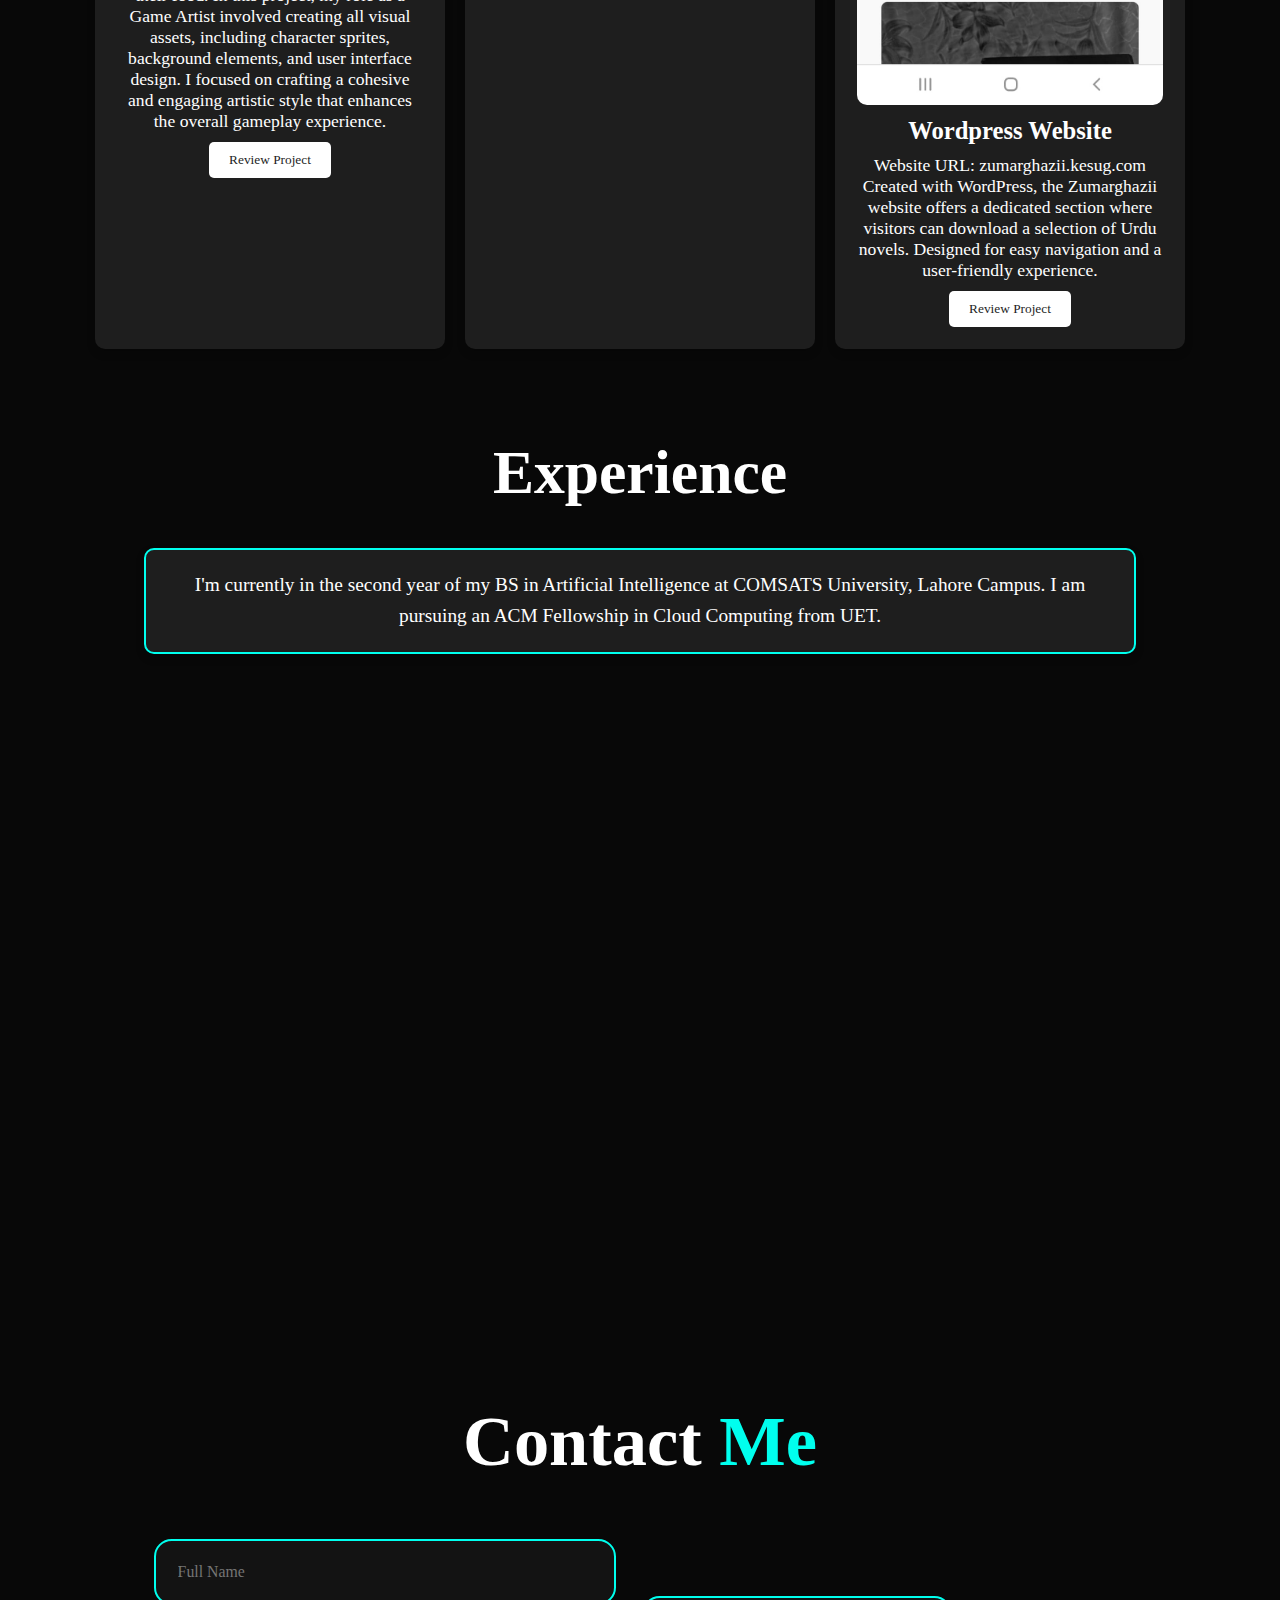
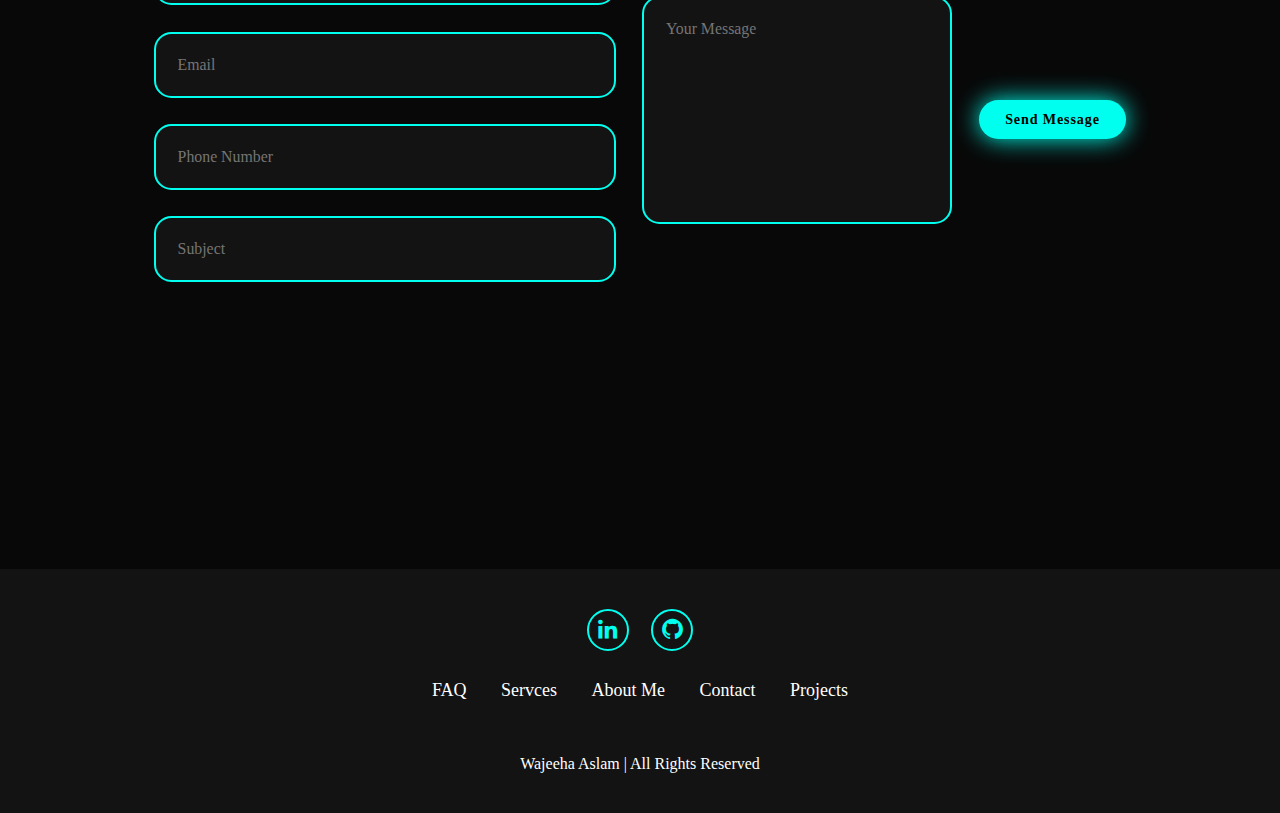
==== commit 7a969ca9: "Update index.html" ====
--- a/index.html
+++ b/index.html
@@ -166,7 +166,7 @@
                 <img src="coud.jpg" alt="Project 2 Image">
                 <h4>CI/CD Pipeline Deployment on GCP</h4>
                 <p>Cloud Computing Fellowship Project (2024-2025):I developed and deployed a CI/CD pipeline on Google Cloud Platform (GCP) as part of the ACM Fellowship at UET Lahore. The project included two GitHub repositories: one for App Code and another for Data Code (ETL/ELT). The deployment was successful, automating application and data service processes.</p>
-                <a href="http://zumarghazii.kesug.com" target="_blank"><button>Review Project</button>
+                <<button>Review Project</button>
                 
             </div>
             <div class="project-card" id="project3">
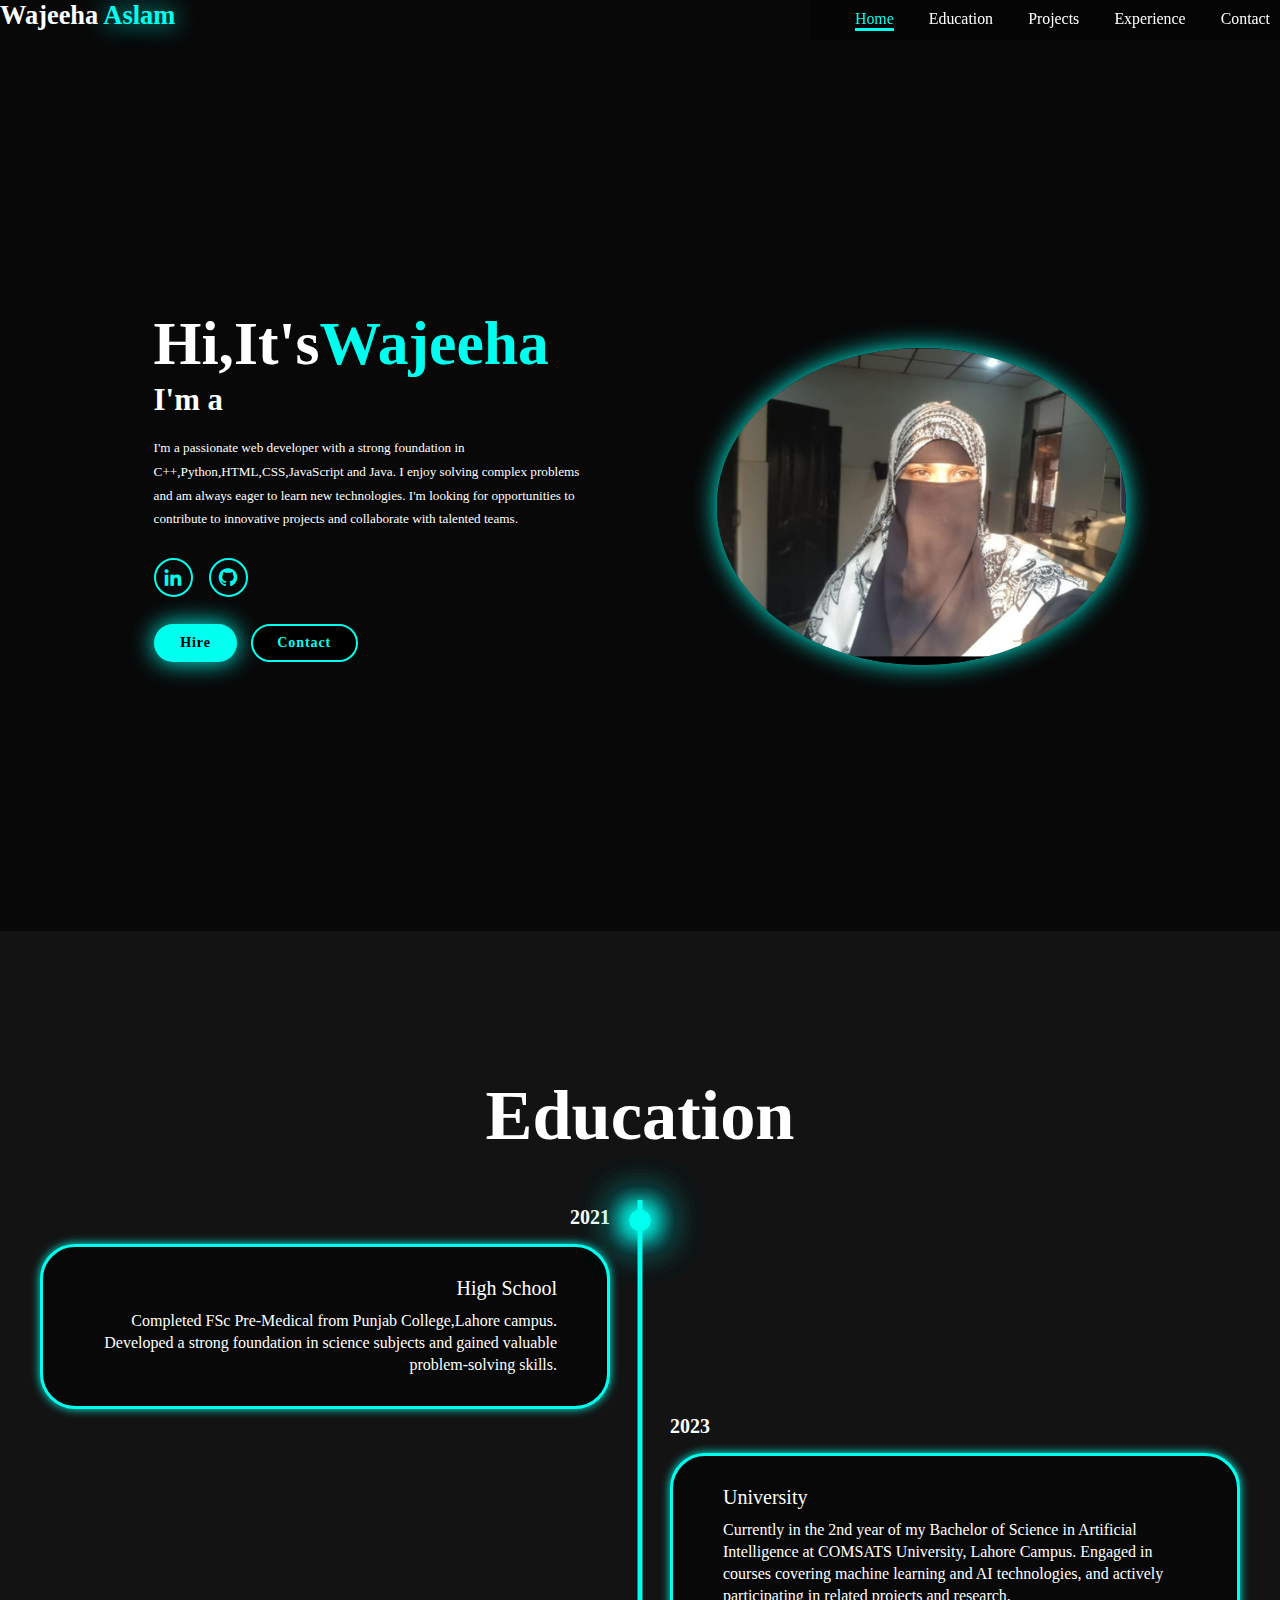
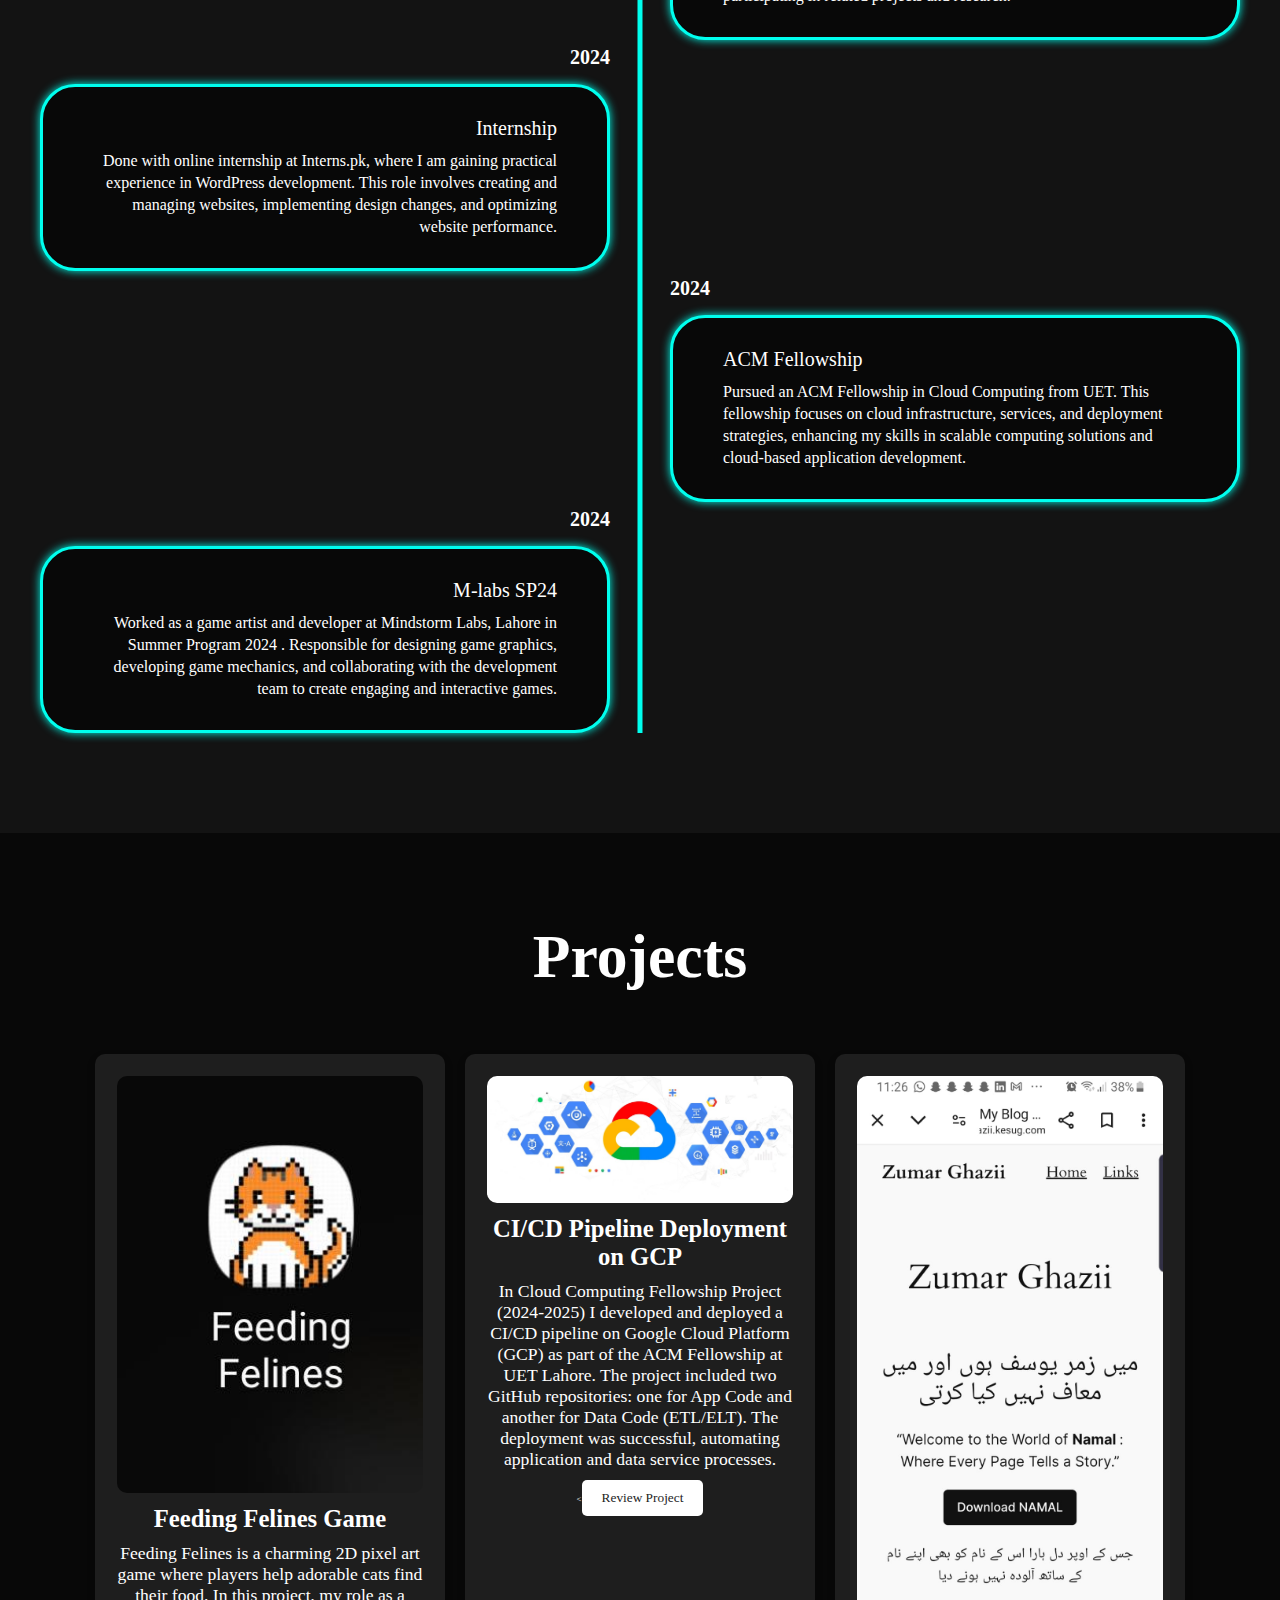
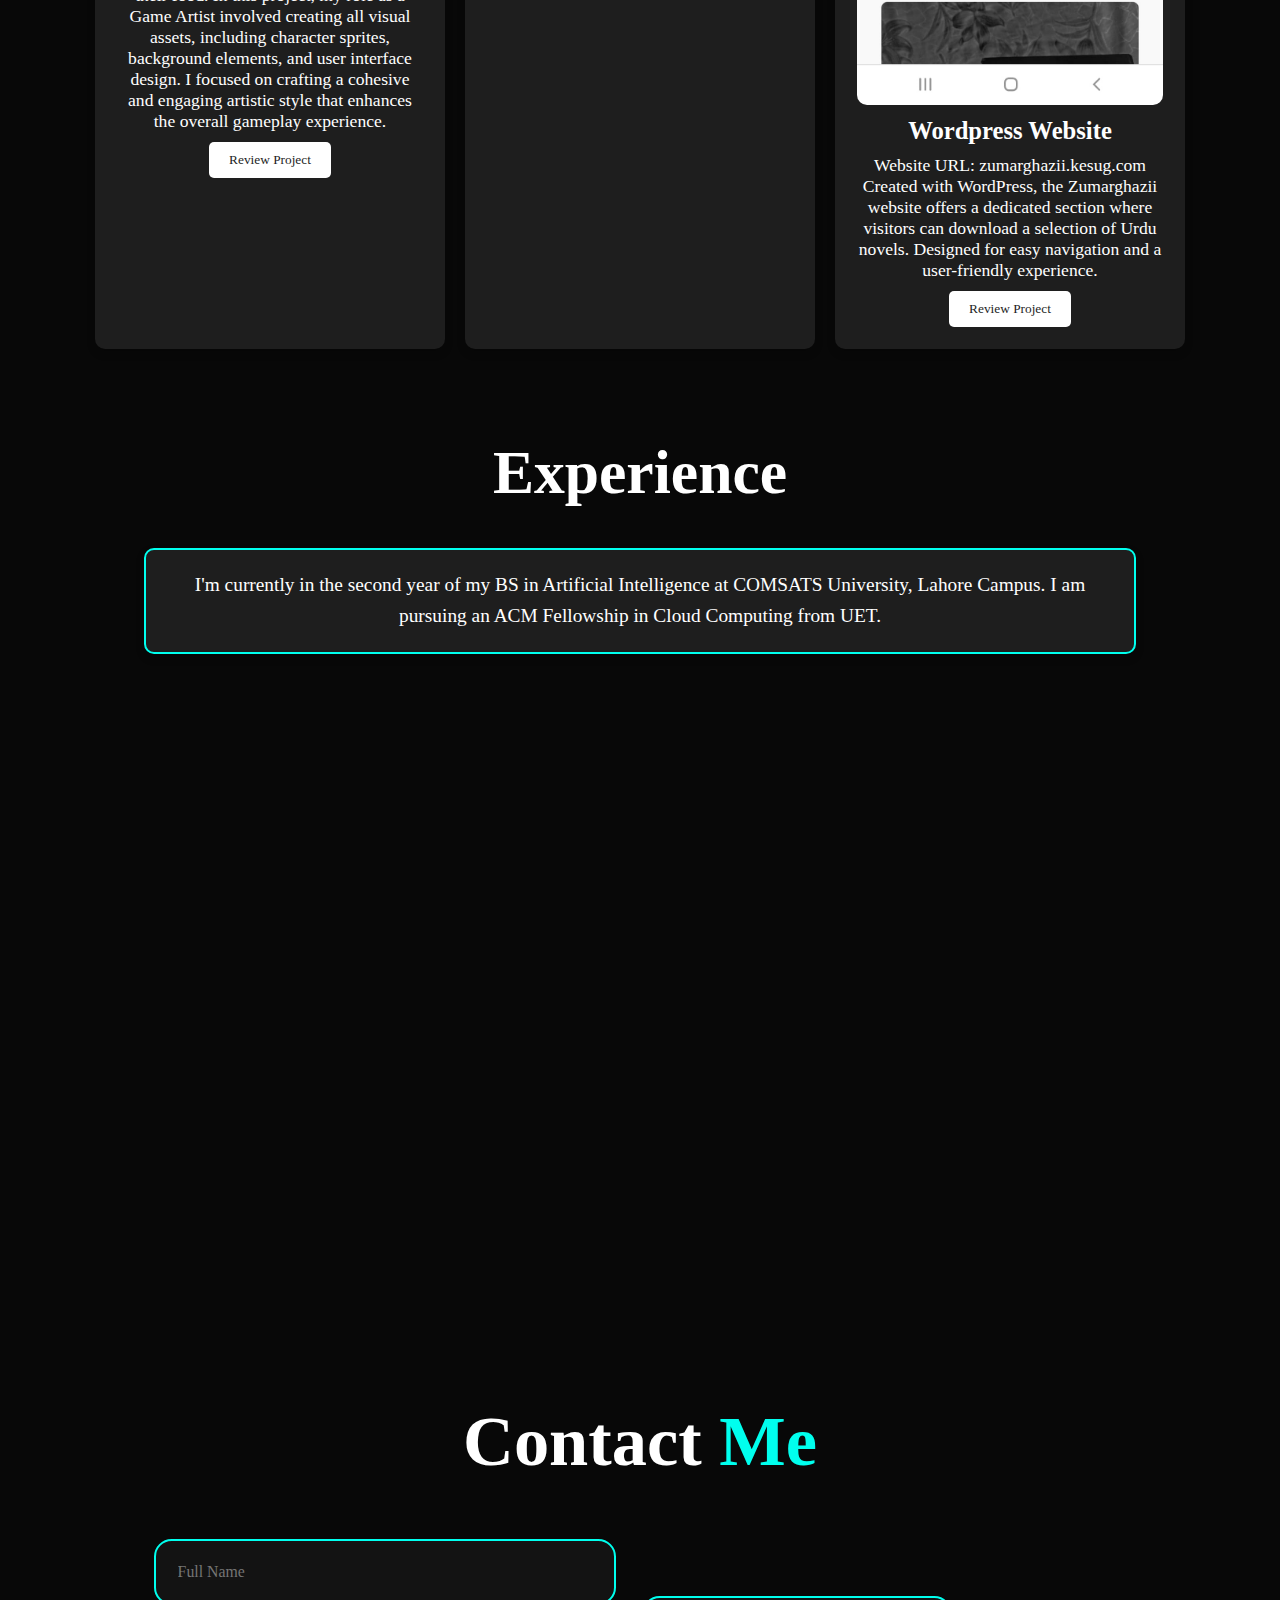
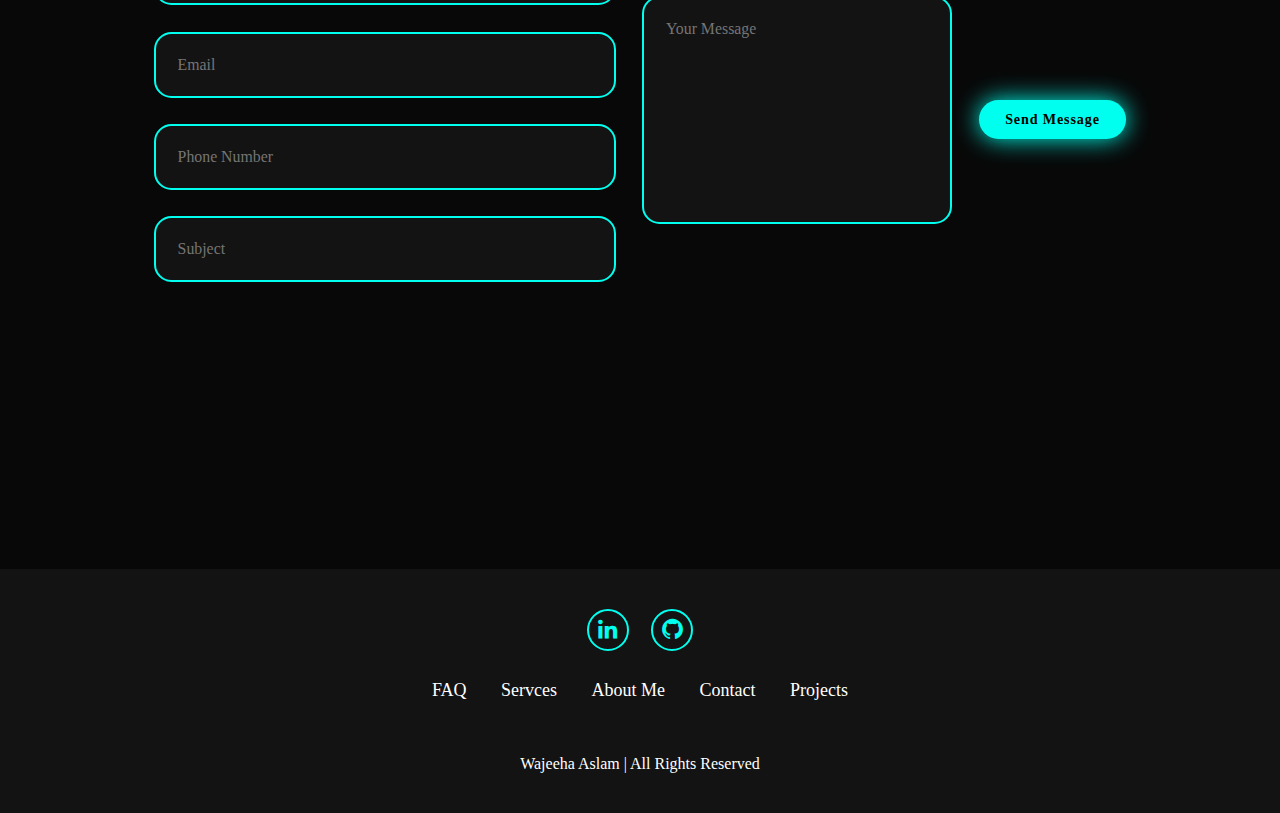
==== commit 38cfc4c3: "Update index.html" ====
--- a/index.html
+++ b/index.html
@@ -165,7 +165,7 @@
             <div class="project-card" id="project2">
                 <img src="coud.jpg" alt="Project 2 Image">
                 <h4>CI/CD Pipeline Deployment on GCP</h4>
-                <p>Cloud Computing Fellowship Project (2024-2025):I developed and deployed a CI/CD pipeline on Google Cloud Platform (GCP) as part of the ACM Fellowship at UET Lahore. The project included two GitHub repositories: one for App Code and another for Data Code (ETL/ELT). The deployment was successful, automating application and data service processes.</p>
+                <p>In Cloud Computing Fellowship Project (2024-2025) I developed and deployed a CI/CD pipeline on Google Cloud Platform (GCP) as part of the ACM Fellowship at UET Lahore. The project included two GitHub repositories: one for App Code and another for Data Code (ETL/ELT). The deployment was successful, automating application and data service processes.</p>
                 <<button>Review Project</button>
                 
             </div>
